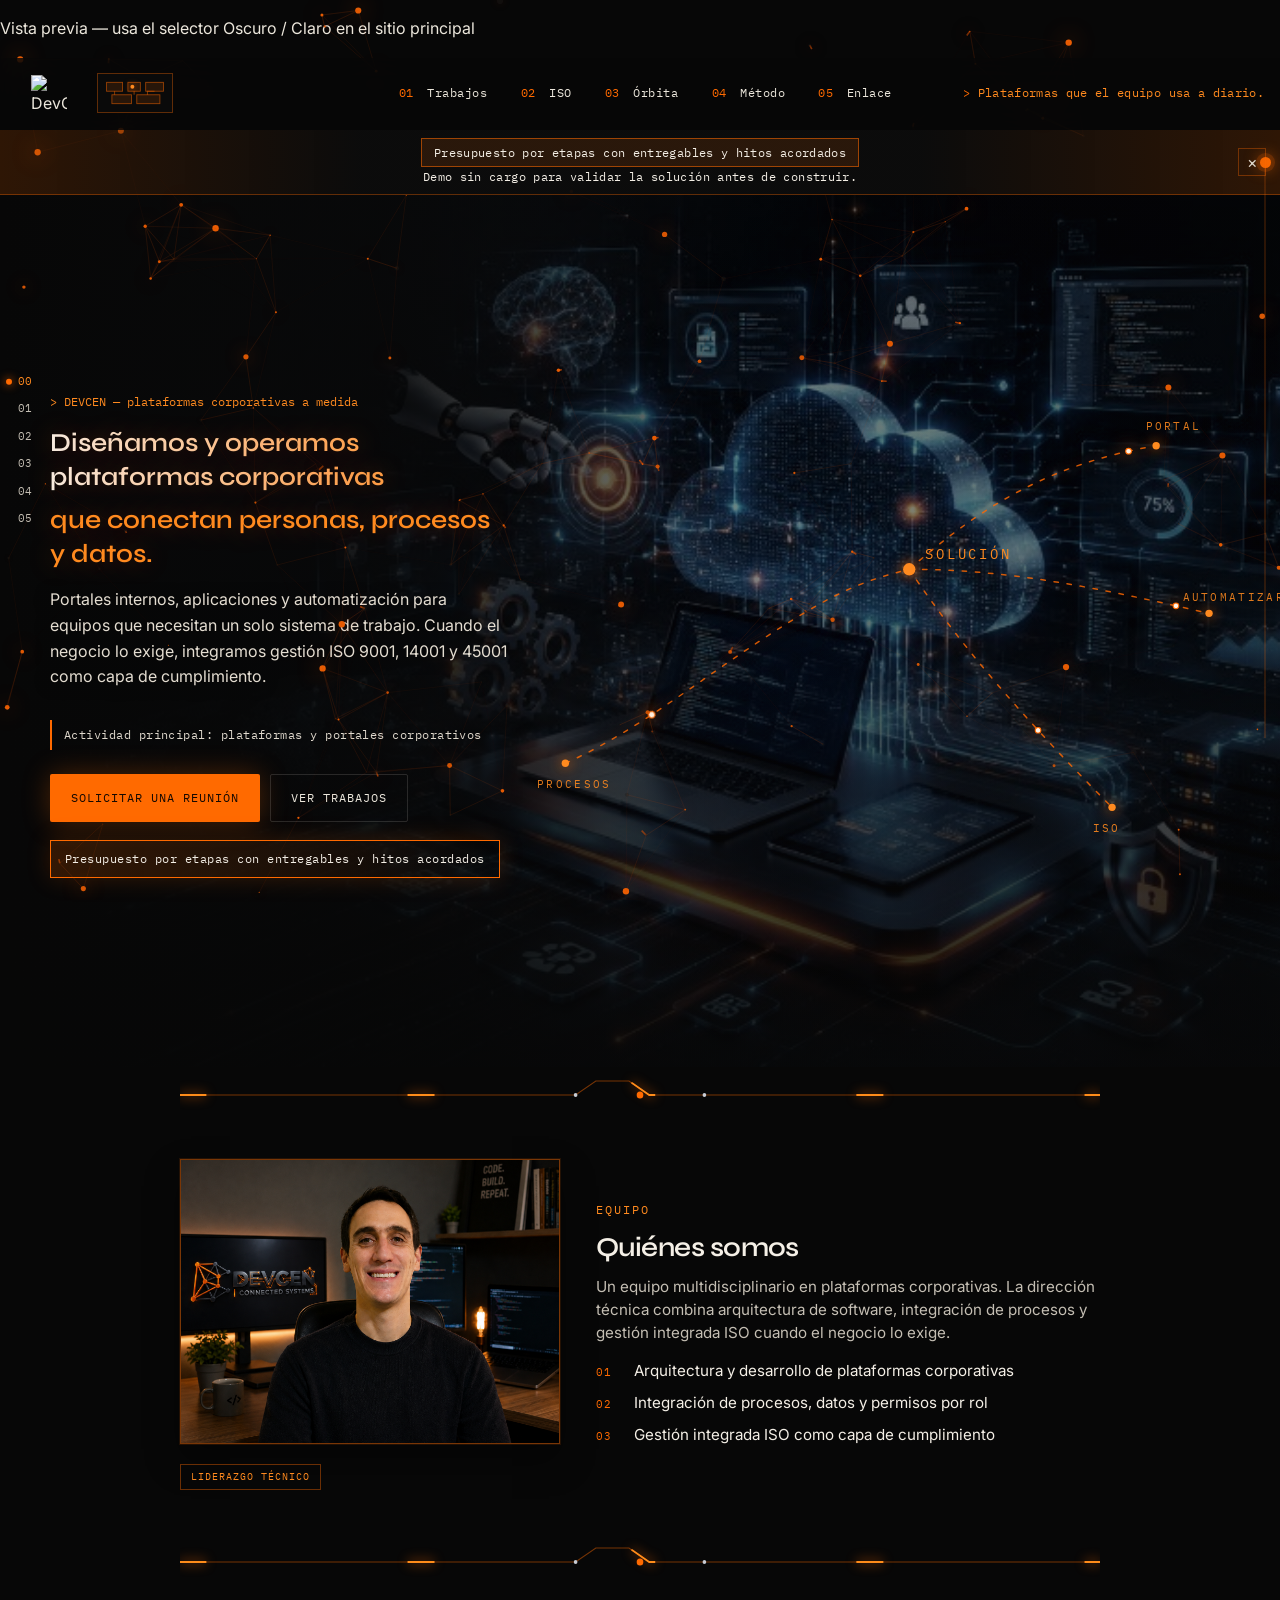
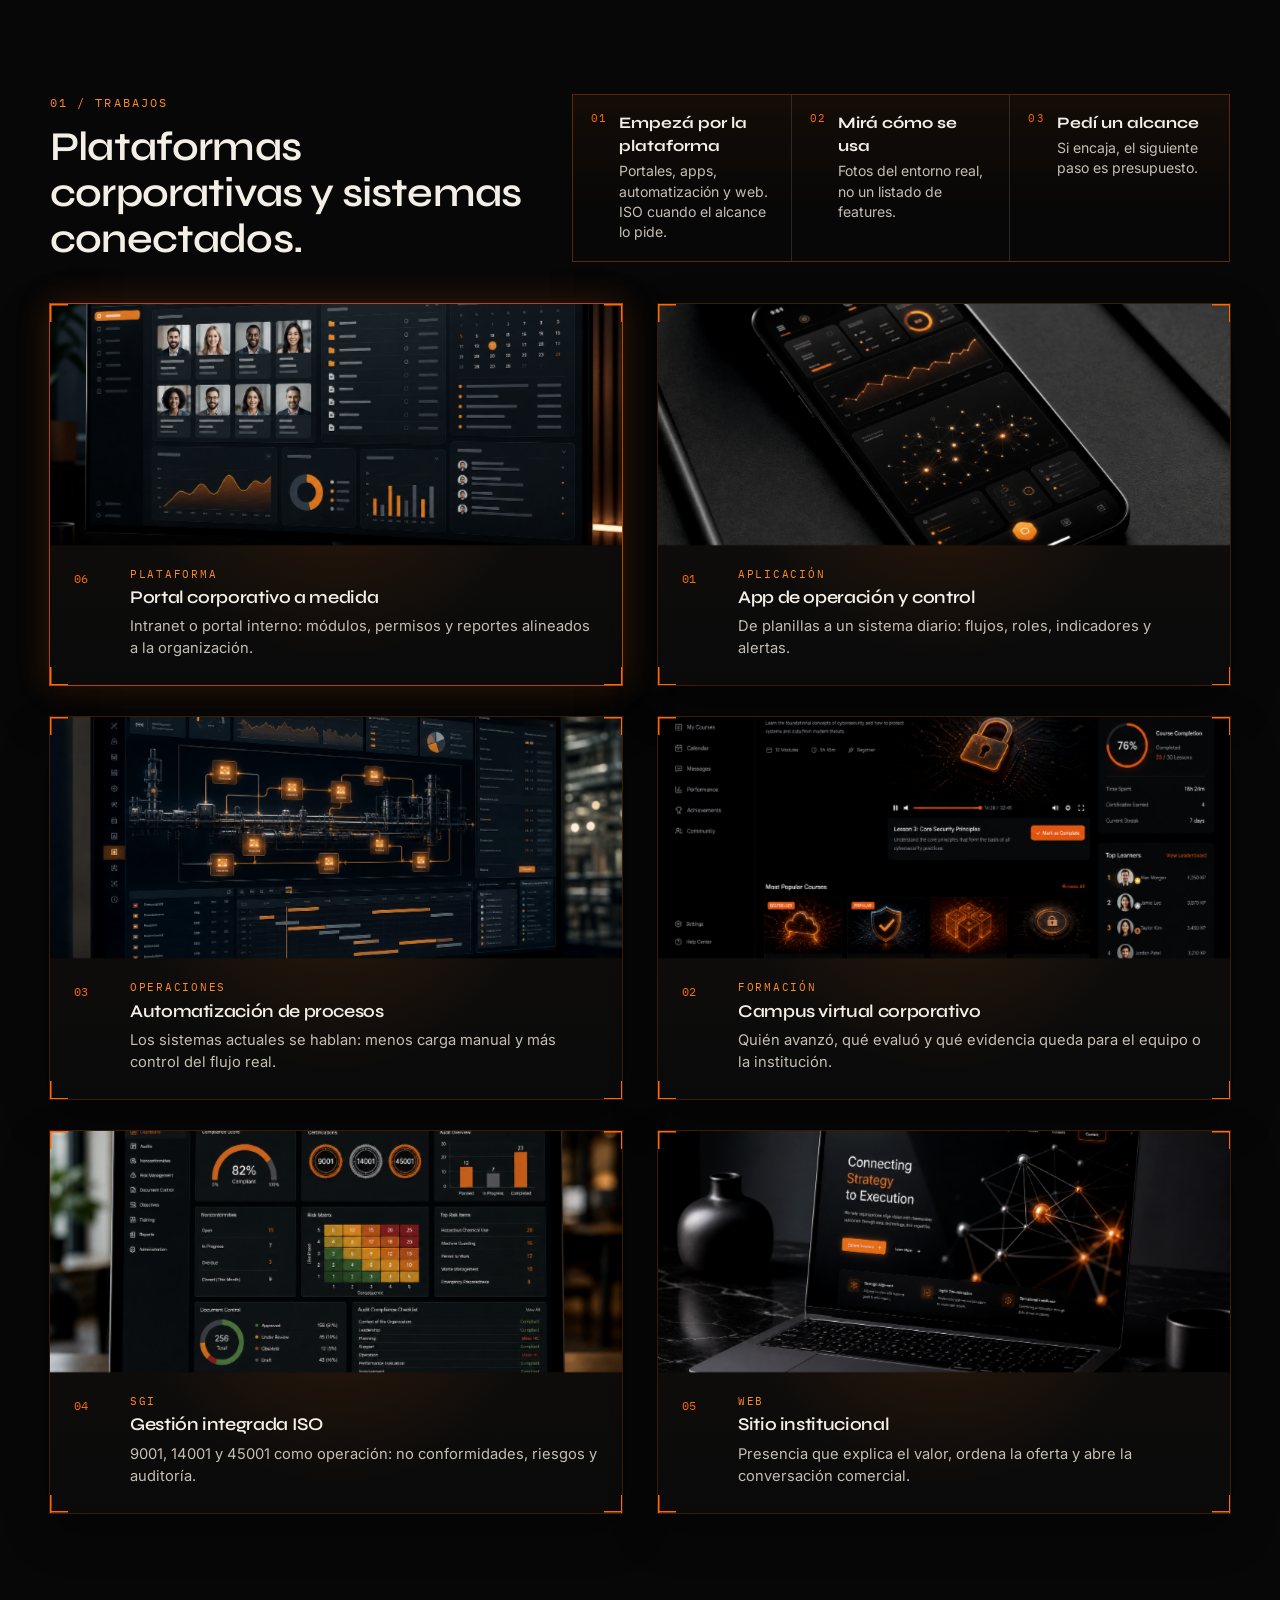
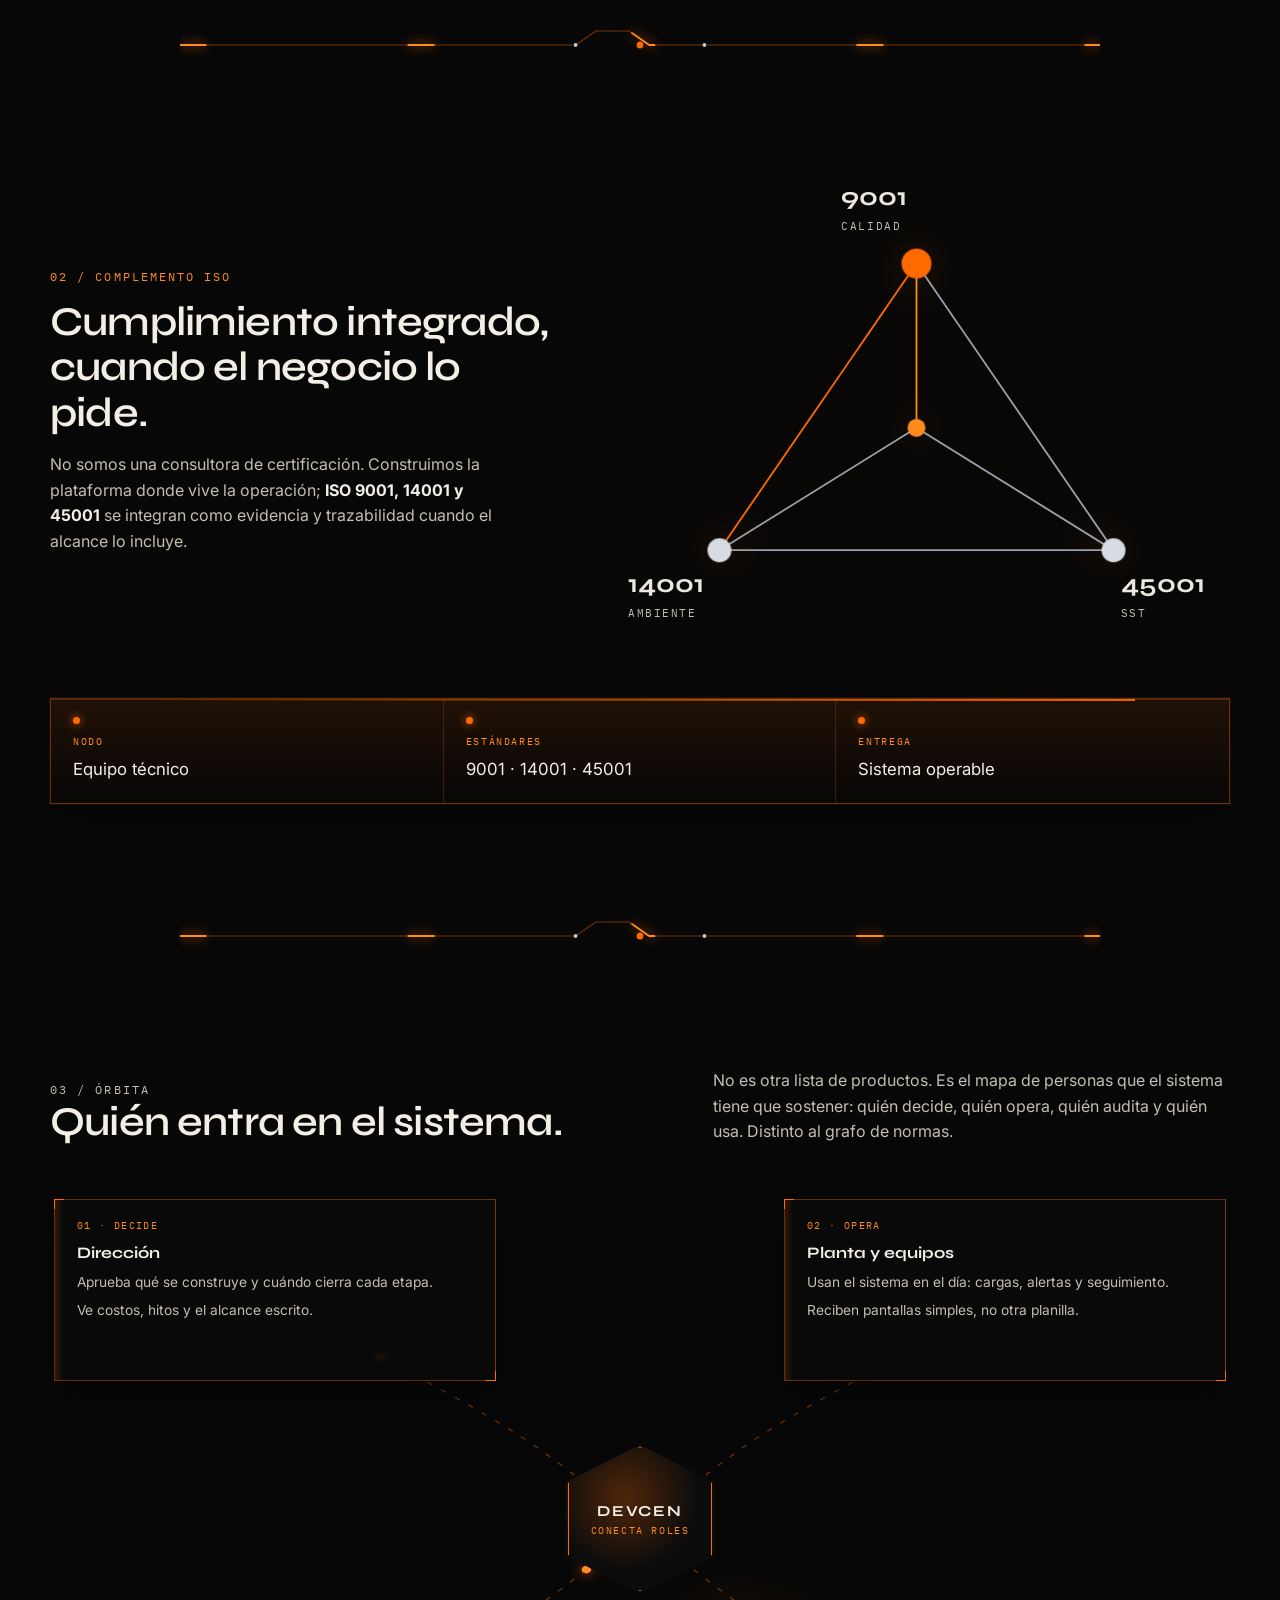
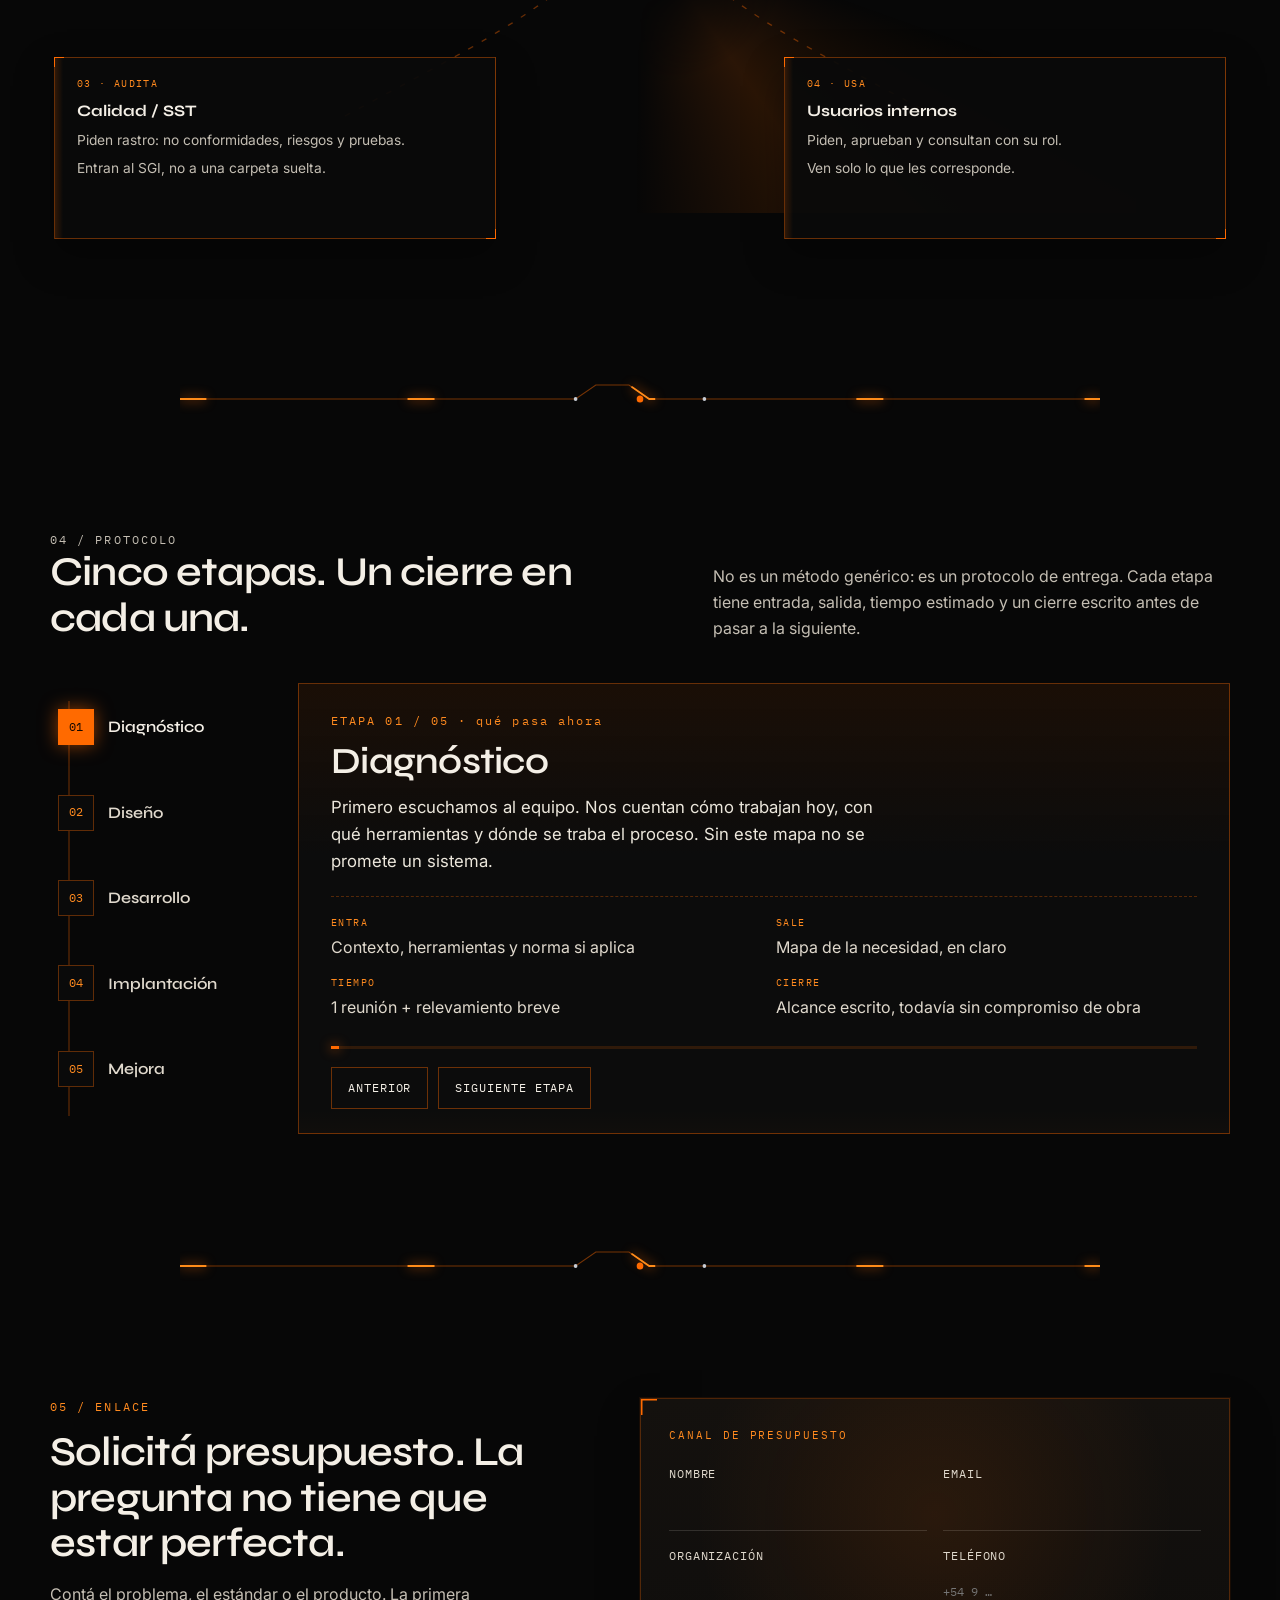
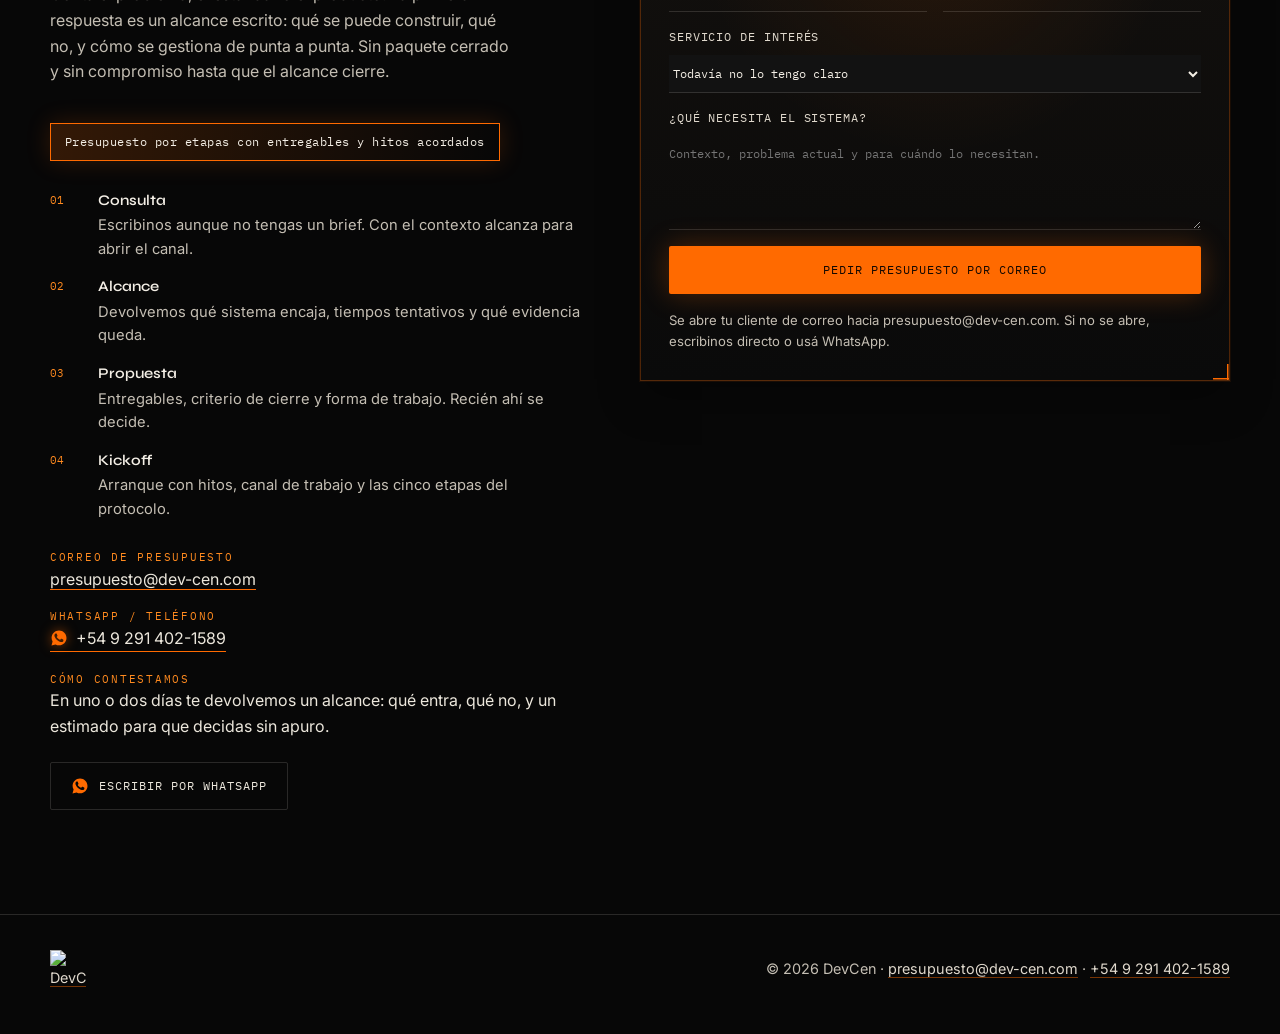
==== preview-light.html @ 58ef623c "Agregar vista previa local del tema claro. Incluye HTML, estilos y JS dedicados para revisar el modo" ====
<!DOCTYPE html>
<html lang="es" class="theme-light">
  <head>
    <meta charset="UTF-8" />
    <meta name="viewport" content="width=device-width, initial-scale=1.0" />
    <meta
      name="description"
      content="DevCen Connected Systems: desarrollo de aplicaciones, campus virtuales, automatización empresarial, páginas web, plataformas corporativas y sistemas de gestión integrada ISO 9001, 14001 y 45001."
    />
    <meta name="theme-color" content="#f4f1eb" />
    <link rel="canonical" href="https://www.dev-cen.com/" />
    <meta property="og:type" content="website" />
    <meta property="og:url" content="https://www.dev-cen.com/" />
    <meta property="og:title" content="DevCen Connected Systems" />
    <meta
      property="og:description"
      content="Software a medida, automatización y sistemas de gestión integrada ISO."
    />
    <meta property="og:image" content="https://www.dev-cen.com/assets/logo.jpg" />
    <meta property="og:image:alt" content="DevCen Connected Systems" />
    <meta name="twitter:card" content="summary_large_image" />
    <meta name="twitter:title" content="DevCen Connected Systems" />
    <meta name="twitter:description" content="Software a medida, automatización y sistemas de gestión integrada ISO." />
    <meta name="twitter:image" content="https://www.dev-cen.com/assets/logo.jpg" />
    <title>DevCen Connected Systems — preview tema claro</title>
    <link rel="icon" type="image/svg+xml" href="assets/favicon.svg" />
    <link rel="preconnect" href="https://fonts.googleapis.com" />
    <link rel="preconnect" href="https://fonts.gstatic.com" crossorigin />
    <link
      href="https://fonts.googleapis.com/css2?family=IBM+Plex+Mono:wght@400;500&family=Inter:wght@400;500;600&family=Syne:wght@600;700;800&display=swap"
      rel="stylesheet"
    />
    <link rel="stylesheet" href="css/styles.css" />
    <link rel="stylesheet" href="css/theme-light.css" />
    <script src="js/theme.js"></script>
  </head>
  <body>
    <p class="preview-flag" role="status">Vista previa — usa el selector Oscuro / Claro en el sitio principal</p>
    <div class="scroll-spine" aria-hidden="true">
      <span class="scroll-fill"></span>
      <i class="scroll-node"></i>
    </div>
    <a class="skip-link" href="#contenido">Saltar al contenido</a>

    <nav class="section-rail" aria-label="Índice de secciones">
      <a href="#inicio" data-rail="inicio">00</a>
      <a href="#proyectos" data-rail="proyectos">01</a>
      <a href="#iso" data-rail="iso">02</a>
      <a href="#orbita" data-rail="orbita">03</a>
      <a href="#metodo" data-rail="metodo">04</a>
      <a href="#contacto" data-rail="contacto">05</a>
    </nav>

    <header class="site-header" id="header">
      <div class="header-inner">
        <a class="brand brand-logo" href="#inicio">
          <img
            class="brand-logo-img"
            src="assets/logo-claro.png?v=4"
            alt="DevCen Connected Systems"
            width="640"
            height="200"
          />
        </a>
        <div class="nav-code" aria-hidden="true">
          <svg viewBox="0 0 72 36" fill="none">
            <rect class="code-block" x="4" y="6" width="18" height="10" />
            <rect class="code-block code-block-2" x="28" y="6" width="14" height="10" />
            <rect class="code-block code-block-3" x="48" y="6" width="20" height="10" />
            <rect class="code-block" x="10" y="20" width="22" height="10" />
            <rect class="code-block code-block-2" x="38" y="20" width="26" height="10" />
            <path class="code-wire" d="M13 16 V20" />
            <path class="code-wire" d="M35 16 V20" />
            <path class="code-wire" d="M58 16 H50 V20" />
            <circle class="code-dot" r="2.2" cx="13" cy="11">
              <animate attributeName="cx" values="13;35;58;49;21;13" dur="3.2s" repeatCount="indefinite" />
              <animate attributeName="cy" values="11;11;11;25;25;11" dur="3.2s" repeatCount="indefinite" />
            </circle>
          </svg>
        </div>
        <button
          class="nav-toggle"
          id="nav-toggle"
          type="button"
          aria-expanded="false"
          aria-controls="site-nav"
        >
          <span></span>
          <span></span>
          <span></span>
          <span class="sr-only">Abrir menú</span>
        </button>
        <nav class="site-nav" id="site-nav" aria-label="Principal">
          <a href="#proyectos"><i>01</i> Trabajos</a>
          <a href="#iso"><i>02</i> ISO</a>
          <a href="#orbita"><i>03</i> Órbita</a>
          <a href="#metodo"><i>04</i> Método</a>
          <a href="#contacto"><i>05</i> Enlace</a>
        </nav>
        <p class="nav-ticker" aria-live="polite">
          <span id="nav-ticker"></span>
        </p>
      </div>
    </header>

    <aside class="sticky-banner" id="sticky-banner">
      <div class="sticky-banner-inner">
        <p class="pay-motto">Presupuesto por etapas con entregables y hitos acordados</p>
        <p id="sticky-copy">Demo sin cargo para validar la solución antes de construir.</p>
      </div>
      <button type="button" class="sticky-close" id="sticky-close" aria-label="Cerrar aviso">×</button>
    </aside>

    <div class="nav-scrim" id="nav-scrim" hidden></div>

    <nav class="mobile-dock" aria-label="Navegación rápida">
      <a href="#inicio" data-rail="inicio"><span>00</span>Inicio</a>
      <a href="#proyectos" data-rail="proyectos"><span>01</span>Trabajos</a>
      <a href="#iso" data-rail="iso"><span>02</span>ISO</a>
      <a href="#orbita" data-rail="orbita"><span>03</span>Órbita</a>
      <a href="#metodo" data-rail="metodo"><span>04</span>Método</a>
      <a href="#contacto" data-rail="contacto"><span>05</span>Enlace</a>
    </nav>

    <main id="contenido">
      <section class="hero is-cover" id="inicio">
        <div class="hero-covers" aria-hidden="true">
          <div class="cover is-on">
            <img class="cover-photo" src="assets/hero5.png" alt="" />
            <div class="cover-wash"></div>
            <svg class="cortex" viewBox="0 0 900 640" fill="none" aria-hidden="true">
              <path class="syn" id="syn-in" d="M90 470 C180 430 260 360 360 300 C410 270 440 260 480 250" />
              <path class="syn" id="syn-code" d="M480 250 C560 180 640 130 760 110" />
              <path class="syn" id="syn-run" d="M480 250 C590 250 690 270 820 300" />
              <path class="syn" id="syn-iso" d="M480 250 C540 340 620 430 710 520" />
              <circle class="syn-node syn-hub" cx="480" cy="250" r="7" />
              <circle class="syn-node" cx="90" cy="470" r="4.2" />
              <circle class="syn-node" cx="760" cy="110" r="4.2" />
              <circle class="syn-node" cx="820" cy="300" r="4.2" />
              <circle class="syn-node" cx="710" cy="520" r="4.2" />
              <circle class="syn-pulse" r="3.6">
                <animateMotion dur="3.2s" repeatCount="indefinite" rotate="auto">
                  <mpath href="#syn-in" />
                </animateMotion>
              </circle>
              <circle class="syn-pulse" r="3.2">
                <animateMotion dur="4s" begin="0.4s" repeatCount="indefinite">
                  <mpath href="#syn-code" />
                </animateMotion>
              </circle>
              <circle class="syn-pulse" r="3.2">
                <animateMotion dur="3.6s" begin="0.8s" repeatCount="indefinite">
                  <mpath href="#syn-run" />
                </animateMotion>
              </circle>
              <circle class="syn-pulse" r="3.2">
                <animateMotion dur="4.4s" begin="1.1s" repeatCount="indefinite">
                  <mpath href="#syn-iso" />
                </animateMotion>
              </circle>
              <text class="syn-tag" x="58" y="498">PROCESOS</text>
              <text class="syn-tag syn-tag-hub" x="498" y="238">SOLUCIÓN</text>
              <text class="syn-tag" x="748" y="92">PORTAL</text>
              <text class="syn-tag" x="790" y="286">AUTOMATIZAR</text>
              <text class="syn-tag" x="688" y="548">ISO</text>
            </svg>
          </div>
        </div>

        <div class="container hero-stage hero-stage-solo">
          <div class="hero-copy">
            <p class="console-line" data-type="DEVCEN — plataformas corporativas a medida"></p>
            <h1 class="hero-axis">
              <span class="axis-line">Diseñamos y operamos plataformas corporativas</span>
              <span class="axis-sub">que conectan personas, procesos y datos.</span>
            </h1>
            <p class="lead">
              Portales internos, aplicaciones y automatización para equipos que
              necesitan un solo sistema de trabajo. Cuando el negocio lo exige,
              integramos gestión ISO 9001, 14001 y 45001 como capa de cumplimiento.
            </p>
            <p class="hero-focus">Actividad principal: plataformas y portales corporativos</p>
            <div class="hero-actions">
              <a class="btn btn-primary" href="#contacto">Solicitar una reunión</a>
              <a class="btn btn-ghost" href="#proyectos">Ver trabajos</a>
            </div>
            <p class="pay-ribbon">Presupuesto por etapas con entregables y hitos acordados</p>
          </div>
        </div>
      </section>

      <div class="circuit-break" aria-hidden="true"></div>

      <section class="section who-section team-section" id="quien">
        <div class="container who-strip">
          <figure class="who-lead">
            <img
              class="who-photo"
              src="assets/fotoperfil.png"
              alt="Líder técnico de DevCen en el puesto de trabajo, con el sistema en pantalla."
              width="1448"
              height="1086"
            />
            <figcaption class="team-pill">Liderazgo técnico</figcaption>
          </figure>
          <div>
            <p class="eyebrow">Equipo</p>
            <h2>Quiénes somos</h2>
            <p class="who-lead-copy">
              Un equipo multidisciplinario en plataformas corporativas. La dirección
              técnica combina arquitectura de software, integración de procesos y
              gestión integrada ISO cuando el negocio lo exige.
            </p>
            <ul class="who-creds">
              <li>
                <span>01</span>
                Arquitectura y desarrollo de plataformas corporativas
              </li>
              <li>
                <span>02</span>
                Integración de procesos, datos y permisos por rol
              </li>
              <li>
                <span>03</span>
                Gestión integrada ISO como capa de cumplimiento
              </li>
            </ul>
          </div>
        </div>
      </section>

      <div class="circuit-break" aria-hidden="true"></div>

      <section class="section" id="proyectos">
        <div class="container work-intro">
          <div>
            <p class="eyebrow">01 / Trabajos</p>
            <h2>Plataformas corporativas y sistemas conectados.</h2>
          </div>
          <ol class="work-cues">
            <li>
              <span>01</span>
              <div>
                <strong>Empezá por la plataforma</strong>
                Portales, apps, automatización y web. ISO cuando el alcance lo pide.
              </div>
            </li>
            <li>
              <span>02</span>
              <div>
                <strong>Mirá cómo se usa</strong>
                Fotos del entorno real, no un listado de features.
              </div>
            </li>
            <li>
              <span>03</span>
              <div>
                <strong>Pedí un alcance</strong>
                Si encaja, el siguiente paso es presupuesto.
              </div>
            </li>
          </ol>
        </div>
        <div class="container work-board">
          <button type="button" class="work-tile project-open" data-project="app">
            <img src="assets/projects/app.jpg" alt="Aplicación móvil empresarial con panel de control" />
            <div class="work-body">
              <span>01</span>
              <div>
                <p>Aplicación</p>
                <h3>App de operación y control</h3>
                <small>De planillas a un sistema diario: flujos, roles, indicadores y alertas.</small>
              </div>
            </div>
          </button>
          <button type="button" class="work-tile project-open" data-project="campus">
            <img src="assets/projects/campus.jpg" alt="Campus virtual con cursos y seguimiento" />
            <div class="work-body">
              <span>02</span>
              <div>
                <p>Formación</p>
                <h3>Campus virtual corporativo</h3>
                <small>Quién avanzó, qué evaluó y qué evidencia queda para el equipo o la institución.</small>
              </div>
            </div>
          </button>
          <button type="button" class="work-tile project-open" data-project="auto">
            <img src="assets/projects/automatizacion.jpg" alt="Tablero de automatización de procesos" />
            <div class="work-body">
              <span>03</span>
              <div>
                <p>Operaciones</p>
                <h3>Automatización de procesos</h3>
                <small>Los sistemas actuales se hablan: menos carga manual y más control del flujo real.</small>
              </div>
            </div>
          </button>
          <button type="button" class="work-tile project-open" data-project="iso">
            <img src="assets/projects/iso.jpg" alt="Sistema de gestión integrada ISO" />
            <div class="work-body">
              <span>04</span>
              <div>
                <p>SGI</p>
                <h3>Gestión integrada ISO</h3>
                <small>9001, 14001 y 45001 como operación: no conformidades, riesgos y auditoría.</small>
              </div>
            </div>
          </button>
          <button type="button" class="work-tile project-open" data-project="web">
            <img src="assets/projects/web.jpg" alt="Sitio web institucional" />
            <div class="work-body">
              <span>05</span>
              <div>
                <p>Web</p>
                <h3>Sitio institucional</h3>
                <small>Presencia que explica el valor, ordena la oferta y abre la conversación comercial.</small>
              </div>
            </div>
          </button>
          <button type="button" class="work-tile project-open" data-project="plataforma">
            <img src="assets/projects/plataforma.jpg" alt="Plataforma corporativa a medida" />
            <div class="work-body">
              <span>06</span>
              <div>
                <p>Plataforma</p>
                <h3>Portal corporativo a medida</h3>
                <small>Intranet o portal interno: módulos, permisos y reportes alineados a la organización.</small>
              </div>
            </div>
          </button>
        </div>
      </section>

      <div class="circuit-break" aria-hidden="true"></div>

      <section class="section iso-section" id="iso">
        <div class="container iso-layout">
          <div>
            <p class="eyebrow">02 / Complemento ISO</p>
            <h2>Cumplimiento integrado, cuando el negocio lo pide.</h2>
            <p class="lead">
              No somos una consultora de certificación. Construimos la plataforma
              donde vive la operación; <strong>ISO 9001, 14001 y 45001</strong> se
              integran como evidencia y trazabilidad cuando el alcance lo incluye.
            </p>
          </div>
          <div class="iso-graph">
            <svg class="iso-svg" viewBox="0 0 420 320" role="img" aria-label="Grafo ISO 9001, 14001 y 45001">
              <line class="iso-edge" x1="210" y1="58" x2="78" y2="250" />
              <line class="iso-edge" x1="210" y1="58" x2="342" y2="250" />
              <line class="iso-edge" x1="78" y1="250" x2="342" y2="250" />
              <line class="iso-edge" x1="210" y1="58" x2="210" y2="168" />
              <line class="iso-edge" x1="78" y1="250" x2="210" y2="168" />
              <line class="iso-edge" x1="342" y1="250" x2="210" y2="168" />
              <circle class="iso-dot core" cx="210" cy="58" r="10" />
              <circle class="iso-dot" cx="78" cy="250" r="8" />
              <circle class="iso-dot" cx="342" cy="250" r="8" />
              <circle class="iso-dot mid" cx="210" cy="168" r="6" />
            </svg>
            <div class="iso-node n9001">
              <strong>9001</strong>
              <span>Calidad</span>
            </div>
            <div class="iso-node n14001">
              <strong>14001</strong>
              <span>Ambiente</span>
            </div>
            <div class="iso-node n45001">
              <strong>45001</strong>
              <span>SST</span>
            </div>
          </div>
        </div>
        <div class="container">
          <dl class="spec-bar">
            <div data-anchor="nodo">
              <i></i>
              <dt>Nodo</dt>
              <dd>Equipo técnico</dd>
            </div>
            <div data-anchor="iso">
              <i></i>
              <dt>Estándares</dt>
              <dd>9001 · 14001 · 45001</dd>
            </div>
            <div data-anchor="entrega">
              <i></i>
              <dt>Entrega</dt>
              <dd>Sistema operable</dd>
            </div>
          </dl>
        </div>
      </section>

      <div class="circuit-break" aria-hidden="true"></div>

      <section class="section orbit-section" id="orbita">
        <div class="container split-head">
          <div>
            <p class="eyebrow">03 / Órbita</p>
            <h2>Quién entra en el sistema.</h2>
          </div>
          <p>
            No es otra lista de productos. Es el mapa de personas que el
            sistema tiene que sostener: quién decide, quién opera, quién
            audita y quién usa. Distinto al grafo de normas.
          </p>
        </div>
        <div class="container orbit-stage">
          <div class="orbit-scan" aria-hidden="true"></div>
          <svg class="orbit-links" viewBox="0 0 1000 720" preserveAspectRatio="none" aria-hidden="true">
            <path d="M250 160 C400 260 400 260 500 360" />
            <path d="M750 160 C600 260 600 260 500 360" />
            <path d="M250 560 C400 460 400 460 500 360" />
            <path d="M750 560 C600 460 600 460 500 360" />
            <circle class="orbit-packet" r="4">
              <animateMotion dur="3.4s" repeatCount="indefinite" path="M250 160 C400 260 400 260 500 360" />
            </circle>
            <circle class="orbit-packet" r="4">
              <animateMotion dur="3.8s" begin="0.5s" repeatCount="indefinite" path="M750 160 C600 260 600 260 500 360" />
            </circle>
            <circle class="orbit-packet" r="4">
              <animateMotion dur="3.6s" begin="0.9s" repeatCount="indefinite" path="M250 560 C400 460 400 460 500 360" />
            </circle>
            <circle class="orbit-packet" r="4">
              <animateMotion dur="4s" begin="0.2s" repeatCount="indefinite" path="M750 560 C600 460 600 460 500 360" />
            </circle>
          </svg>
          <article class="sat sat-n">
            <em>01 · Decide</em>
            <b>Dirección</b>
            <p>Aprueba qué se construye y cuándo cierra cada etapa.</p>
            <small>Ve costos, hitos y el alcance escrito.</small>
          </article>
          <article class="sat sat-e">
            <em>02 · Opera</em>
            <b>Planta y equipos</b>
            <p>Usan el sistema en el día: cargas, alertas y seguimiento.</p>
            <small>Reciben pantallas simples, no otra planilla.</small>
          </article>
          <div class="orbit-core">
            <strong>DEVCEN</strong>
            <span>Conecta roles</span>
          </div>
          <article class="sat sat-w">
            <em>03 · Audita</em>
            <b>Calidad / SST</b>
            <p>Piden rastro: no conformidades, riesgos y pruebas.</p>
            <small>Entran al SGI, no a una carpeta suelta.</small>
          </article>
          <article class="sat sat-s">
            <em>04 · Usa</em>
            <b>Usuarios internos</b>
            <p>Piden, aprueban y consultan con su rol.</p>
            <small>Ven solo lo que les corresponde.</small>
          </article>
        </div>
      </section>

      <div class="circuit-break" aria-hidden="true"></div>

      <section class="section method-section" id="metodo">
        <div class="container split-head">
          <div>
            <p class="eyebrow">04 / Protocolo</p>
            <h2>Cinco etapas. Un cierre en cada una.</h2>
          </div>
          <p>
            No es un método genérico: es un protocolo de entrega. Cada etapa
            tiene entrada, salida, tiempo estimado y un cierre escrito antes
            de pasar a la siguiente.
          </p>
        </div>
        <div class="container">
          <div class="proto-player" id="proto-player">
            <ol class="proto-rail" id="proto-rail"></ol>
            <div class="proto-screen">
              <p class="proto-kicker" id="proto-kicker">ETAPA 01 / 05</p>
              <h3 id="proto-title">Diagnóstico</h3>
              <p class="proto-plain" id="proto-plain"></p>
              <dl class="proto-facts" id="proto-facts"></dl>
              <div class="proto-meter" aria-hidden="true"><i id="proto-fill"></i></div>
              <div class="proto-controls">
                <button type="button" id="proto-prev">Anterior</button>
                <button type="button" id="proto-next">Siguiente etapa</button>
              </div>
            </div>
          </div>
        </div>
      </section>

      <div class="circuit-break" aria-hidden="true"></div>

      <section class="section contact-section" id="contacto">
        <div class="container contact-layout">
          <div>
            <p class="eyebrow">05 / Enlace</p>
            <h2>Solicitá presupuesto. La pregunta no tiene que estar perfecta.</h2>
            <p class="lead">
              Contá el problema, el estándar o el producto. La primera respuesta
              es un alcance escrito: qué se puede construir, qué no, y cómo se
              gestiona de punta a punta. Sin paquete cerrado y sin compromiso
              hasta que el alcance cierre.
            </p>
            <p class="pay-callout">Presupuesto por etapas con entregables y hitos acordados</p>
            <ol class="enlace-flow">
              <li>
                <span>01</span>
                <div>
                  <strong>Consulta</strong>
                  Escribinos aunque no tengas un brief. Con el contexto alcanza para abrir el canal.
                </div>
              </li>
              <li>
                <span>02</span>
                <div>
                  <strong>Alcance</strong>
                  Devolvemos qué sistema encaja, tiempos tentativos y qué evidencia queda.
                </div>
              </li>
              <li>
                <span>03</span>
                <div>
                  <strong>Propuesta</strong>
                  Entregables, criterio de cierre y forma de trabajo. Recién ahí se decide.
                </div>
              </li>
              <li>
                <span>04</span>
                <div>
                  <strong>Kickoff</strong>
                  Arranque con hitos, canal de trabajo y las cinco etapas del protocolo.
                </div>
              </li>
            </ol>
            <ul class="contact-facts">
              <li>
                <span>Correo de presupuesto</span>
                <a href="mailto:presupuesto@dev-cen.com">presupuesto@dev-cen.com</a>
              </li>
              <li>
                <span>WhatsApp / teléfono</span>
                <a class="wa-line" href="https://wa.me/5492914021589">
                  <svg class="wa-mark" viewBox="0 0 24 24" aria-hidden="true">
                    <path d="M12.04 2c-5.46 0-9.91 4.4-9.91 9.82 0 1.73.46 3.43 1.33 4.93L2 22l5.42-1.42a10.1 10.1 0 0 0 4.62 1.12h.04c5.46 0 9.91-4.4 9.91-9.82C21.99 6.4 17.5 2 12.04 2zm5.89 13.94c-.25.7-1.45 1.28-2.01 1.36-.51.07-1.16.13-1.87-.12-.43-.15-1-.32-1.73-.63-3.05-1.32-5.04-4.4-5.19-4.6-.15-.2-1.23-1.64-1.23-3.13 0-1.49.78-2.22 1.06-2.52.27-.3.6-.37.8-.37.2 0 .39 0 .56.01.18.01.42-.07.66.5.25.58.85 2.07.92 2.22.07.15.12.32.02.52-.1.2-.15.32-.3.5-.15.17-.31.39-.44.52-.15.15-.3.31-.13.6.17.3.76 1.25 1.63 2.03 1.12 1 2.07 1.32 2.36 1.47.3.15.46.13.64-.08.17-.2.75-.87.95-1.17.2-.3.4-.25.66-.15.27.1 1.71.8 2 .95.3.15.5.22.57.34.07.13.07.73-.18 1.43z"/>
                  </svg>
                  +54 9 291 402-1589
                </a>
              </li>
              <li>
                <span>Cómo contestamos</span>
                En uno o dos días te devolvemos un alcance: qué entra, qué no, y un estimado para que decidas sin apuro.
              </li>
            </ul>
            <a
              class="btn btn-ghost contact-wa"
              href="https://wa.me/5492914021589?text=Hola%20DevCen%2C%20quiero%20consultar%20un%20presupuesto."
            >
              <svg class="wa-mark" viewBox="0 0 24 24" aria-hidden="true">
                <path d="M12.04 2c-5.46 0-9.91 4.4-9.91 9.82 0 1.73.46 3.43 1.33 4.93L2 22l5.42-1.42a10.1 10.1 0 0 0 4.62 1.12h.04c5.46 0 9.91-4.4 9.91-9.82C21.99 6.4 17.5 2 12.04 2zm5.89 13.94c-.25.7-1.45 1.28-2.01 1.36-.51.07-1.16.13-1.87-.12-.43-.15-1-.32-1.73-.63-3.05-1.32-5.04-4.4-5.19-4.6-.15-.2-1.23-1.64-1.23-3.13 0-1.49.78-2.22 1.06-2.52.27-.3.6-.37.8-.37.2 0 .39 0 .56.01.18.01.42-.07.66.5.25.58.85 2.07.92 2.22.07.15.12.32.02.52-.1.2-.15.32-.3.5-.15.17-.31.39-.44.52-.15.15-.3.31-.13.6.17.3.76 1.25 1.63 2.03 1.12 1 2.07 1.32 2.36 1.47.3.15.46.13.64-.08.17-.2.75-.87.95-1.17.2-.3.4-.25.66-.15.27.1 1.71.8 2 .95.3.15.5.22.57.34.07.13.07.73-.18 1.43z"/>
              </svg>
              Escribir por WhatsApp
            </a>
          </div>
          <form class="contact-form" id="contact-form" novalidate>
            <p class="form-kicker">Canal de presupuesto</p>
            <label>
              Nombre
              <input name="nombre" type="text" autocomplete="name" required />
            </label>
            <label>
              Email
              <input name="email" type="email" autocomplete="email" required />
            </label>
            <label>
              Organización
              <input name="organizacion" type="text" autocomplete="organization" />
            </label>
            <label>
              Teléfono
              <input name="telefono" type="tel" autocomplete="tel" placeholder="+54 9 …" />
            </label>
            <label class="full">
              Servicio de interés
              <select name="servicio">
                <option value="">Todavía no lo tengo claro</option>
                <option>Creación de aplicaciones</option>
                <option>Campus virtuales</option>
                <option>Automatización para empresas</option>
                <option>Sistemas de gestión integrada ISO</option>
                <option>Páginas web</option>
                <option>Plataformas corporativas</option>
              </select>
            </label>
            <label class="full">
              ¿Qué necesita el sistema?
              <textarea name="mensaje" rows="4" required placeholder="Contexto, problema actual y para cuándo lo necesitan."></textarea>
            </label>
            <button class="btn btn-primary full" type="submit">Pedir presupuesto por correo</button>
            <p class="form-hint">Se abre tu cliente de correo hacia presupuesto@dev-cen.com. Si no se abre, escribinos directo o usá WhatsApp.</p>
            <p class="form-note" id="form-note" hidden></p>
          </form>
        </div>
      </section>
    </main>

    <footer class="site-footer">
      <div class="container footer-inner">
        <a class="brand brand-logo" href="#inicio">
          <img
            class="brand-logo-img"
            src="assets/logo-claro.png?v=4"
            alt="DevCen Connected Systems"
            width="640"
            height="200"
          />
        </a>
        <p>
          © <span id="year"></span> DevCen ·
          <a href="mailto:presupuesto@dev-cen.com">presupuesto@dev-cen.com</a>
          ·
          <a href="https://wa.me/5492914021589">+54 9 291 402-1589</a>
        </p>
      </div>
    </footer>

    <dialog class="project-dialog" id="project-dialog" aria-labelledby="dialog-title">
      <form method="dialog">
        <button class="dialog-close" type="submit" id="dialog-close" aria-label="Cerrar">×</button>
      </form>
      <div class="slide-stage">
        <img id="dialog-image" alt="" />
        <button type="button" class="slide-nav prev" id="slide-prev" aria-label="Foto anterior">‹</button>
        <button type="button" class="slide-nav next" id="slide-next" aria-label="Foto siguiente">›</button>
        <p class="slide-caption" id="slide-caption"></p>
        <div class="slide-dots" id="slide-dots"></div>
      </div>
      <div class="dialog-body">
        <p class="eyebrow" id="dialog-kicker"></p>
        <h2 id="dialog-title"></h2>
        <p id="dialog-text"></p>
      </div>
    </dialog>

    <canvas id="spark-canvas" aria-hidden="true"></canvas>
    <script src="js/preview-light-main.js"></script>
  </body>
</html>
---- css/styles.css ----
:root {
  --bg: #070707;
  --ink: #ece7dc;
  --heading: #f4efe6;
  --muted: #c4beb3;
  --line: rgba(244, 241, 234, 0.14);
  --orange: #ff6a00;
  --orange-hot: #ff8a1f;
  --silver: #e0d9cd;
  --mono: "IBM Plex Mono", ui-monospace, monospace;
  --display: "Syne", "Inter", sans-serif;
  --sans: "Inter", system-ui, sans-serif;
  --header-h: 72px;
  --banner-h: 48px;
}

*,
*::before,
*::after {
  box-sizing: border-box;
}

html {
  scroll-behavior: smooth;
  --scroll: 0;
  color-scheme: dark;
}

body {
  margin: 0;
  font-family: var(--sans);
  color: var(--ink);
  background: var(--bg);
  line-height: 1.6;
  overflow-x: clip;
}

img {
  max-width: 100%;
  display: block;
}

a {
  color: inherit;
  text-decoration: none;
}

button,
input,
select,
textarea {
  font: inherit;
  color: inherit;
}

.sr-only,
.skip-link:not(:focus) {
  position: absolute;
  width: 1px;
  height: 1px;
  overflow: hidden;
  clip: rect(0, 0, 0, 0);
}

.skip-link:focus {
  position: fixed;
  top: 12px;
  left: 12px;
  z-index: 80;
  background: var(--orange);
  color: #111;
  padding: 10px 14px;
}

.container {
  width: min(1180px, calc(100% - 48px));
  margin-inline: auto;
}

.section {
  position: relative;
  padding: 104px 0;
  scroll-margin-top: calc(var(--header-h) + var(--banner-h) + 12px);
}

.section::before {
  content: "";
  position: absolute;
  left: max(20px, calc(50% - 590px));
  top: 92px;
  height: 2px;
  width: 0;
  pointer-events: none;
  background: linear-gradient(90deg, var(--orange), rgba(255, 106, 0, 0.05));
  box-shadow: 0 0 14px rgba(255, 106, 0, 0.65);
  z-index: 2;
}

.section.is-live::before {
  animation: handshake 0.95s cubic-bezier(0.16, 1, 0.3, 1) forwards;
}

.section::after {
  content: "";
  position: absolute;
  inset: 0;
  pointer-events: none;
  z-index: 1;
  opacity: 0;
  background: linear-gradient(
    180deg,
    transparent 0%,
    rgba(255, 106, 0, 0.09) 48%,
    transparent 100%
  );
  background-size: 100% 28%;
  background-repeat: no-repeat;
  background-position: 0 -40%;
}

.section.is-live::after {
  animation: section-beam 1.4s ease-out;
}

.scroll-spine {
  position: fixed;
  right: 14px;
  top: 18%;
  bottom: 18%;
  width: 2px;
  z-index: 28;
  pointer-events: none;
  background: rgba(255, 106, 0, 0.16);
}

.scroll-fill {
  position: absolute;
  left: 0;
  right: 0;
  top: 0;
  height: calc(var(--scroll, 0) * 100%);
  background: linear-gradient(180deg, var(--orange), var(--orange-hot));
  box-shadow: 0 0 12px rgba(255, 106, 0, 0.55);
}

.scroll-node {
  position: absolute;
  left: 50%;
  top: calc(var(--scroll, 0) * 100%);
  width: 11px;
  height: 11px;
  margin: -5px 0 0 -5px;
  border-radius: 50%;
  background: var(--orange);
  box-shadow: 0 0 16px var(--orange), 0 0 0 4px rgba(255, 106, 0, 0.18);
}

.eyebrow {
  margin: 0 0 12px;
  font-family: var(--mono);
  font-size: 0.72rem;
  letter-spacing: 0.18em;
  text-transform: uppercase;
  color: var(--orange-hot);
}

h1,
h2,
h3 {
  font-family: var(--display);
  margin: 0;
  color: var(--heading);
  font-weight: 600;
  letter-spacing: -0.02em;
  line-height: 1.12;
}

h1 {
  font-size: clamp(1.5rem, 2.2vw, 2.05rem);
  letter-spacing: -0.015em;
  line-height: 1.32;
  max-width: 28rem;
}

h1 span,
.axis-sub {
  display: block;
  margin-top: 0.35em;
  color: var(--orange-hot);
  font-size: 0.92em;
  font-weight: 600;
  letter-spacing: 0;
  text-shadow: 0 0 24px rgba(255, 106, 0, 0.35);
}

.hero-axis .axis-line {
  display: block;
  background: linear-gradient(90deg, #f7f2ea 0%, #ff8a1f 42%, #f7f2ea 84%);
  background-size: 220% 100%;
  -webkit-background-clip: text;
  background-clip: text;
  color: transparent;
  animation: axis-shine 5.5s ease-in-out infinite, axis-rise 0.9s ease both;
}

.hero-axis .axis-sub {
  animation: axis-rise 0.9s 0.2s ease both;
}

@keyframes axis-shine {
  0%, 100% { background-position: 0% 50%; }
  50% { background-position: 100% 50%; }
}

@keyframes axis-rise {
  from { opacity: 0; transform: translateY(10px); }
  to { opacity: 1; transform: none; }
}

h2 {
  font-size: clamp(1.7rem, 3.2vw, 2.7rem);
}

h3 {
  font-size: 1.12rem;
}

.lead {
  color: var(--muted);
  max-width: 46ch;
}

.btn {
  display: inline-flex;
  align-items: center;
  justify-content: center;
  min-height: 48px;
  padding: 0 20px;
  border: 1px solid transparent;
  border-radius: 2px;
  font-family: var(--mono);
  font-size: 0.78rem;
  letter-spacing: 0.08em;
  text-transform: uppercase;
  position: relative;
  overflow: hidden;
  transition: transform 0.25s ease, background 0.25s ease, box-shadow 0.25s ease, color 0.25s ease, border-color 0.25s ease;
}

.btn::after {
  content: "";
  position: absolute;
  inset: 0;
  background: linear-gradient(110deg, transparent 30%, rgba(255, 255, 255, 0.28) 48%, transparent 66%);
  transform: translateX(-120%);
}

.btn:hover::after {
  animation: shine 0.7s ease;
}

.btn-primary {
  background: var(--orange);
  color: #140800;
  box-shadow: 0 0 28px rgba(255, 106, 0, 0.28);
}

.btn-primary:hover {
  background: var(--orange-hot);
  transform: translateY(-2px);
  box-shadow: 0 8px 32px rgba(255, 106, 0, 0.4);
}

.btn-ghost {
  border-color: var(--line);
}

.btn-ghost:hover {
  border-color: var(--orange);
  color: var(--orange-hot);
}

:focus-visible {
  outline: 2px solid var(--orange);
  outline-offset: 3px;
}

.brand {
  display: flex;
  align-items: center;
  gap: 10px;
}

.site-header .brand {
  grid-column: 1;
  grid-row: 1;
}

.brand img {
  width: 36px;
  height: 36px;
  transform-origin: center;
  animation: mark-live 5.5s ease-in-out infinite;
}

@keyframes mark-live {
  0%, 100% {
    transform: rotate(0deg) scale(1);
    filter: drop-shadow(0 0 8px rgba(255, 106, 0, 0.4));
  }
  40% {
    transform: rotate(10deg) scale(1.08);
    filter: drop-shadow(0 0 16px rgba(255, 106, 0, 0.85));
  }
  70% {
    transform: rotate(-6deg) scale(1.03);
    filter: drop-shadow(0 0 12px rgba(255, 106, 0, 0.6));
  }
}

.brand span {
  display: grid;
  line-height: 1.05;
}

.brand strong {
  font-family: var(--display);
  font-size: 1.05rem;
  letter-spacing: 0.12em;
  color: var(--heading);
  font-weight: 700;
}

.brand small {
  font-family: var(--mono);
  font-size: 0.58rem;
  letter-spacing: 0.22em;
  color: var(--silver);
}

.site-header {
  position: sticky;
  top: 0;
  z-index: 46;
  height: var(--header-h);
  background: rgba(7, 7, 7, 0.72);
  backdrop-filter: blur(16px);
  border-bottom: 1px solid transparent;
}

.site-header.is-scrolled {
  border-bottom-color: var(--line);
}

.header-inner {
  position: relative;
  height: 100%;
  width: 100%;
  display: grid;
  grid-template-columns: auto auto 1fr;
  align-items: center;
  gap: clamp(16px, 2.4vw, 40px);
  padding-inline: clamp(18px, 2.4vw, 36px) 16px;
}

.nav-code {
  width: 76px;
  height: 40px;
  border: 1px solid rgba(255, 106, 0, 0.35);
  background: #0a0a0a;
  display: grid;
  place-items: center;
  grid-column: 2;
  grid-row: 1;
}

.nav-code svg {
  width: 64px;
  height: 32px;
}

.code-block {
  fill: rgba(255, 106, 0, 0.12);
  stroke: rgba(255, 106, 0, 0.55);
  stroke-width: 1;
  animation: code-pulse 2.4s ease-in-out infinite;
}

.code-block-2 { animation-delay: 0.4s; }
.code-block-3 { animation-delay: 0.8s; }

.code-wire {
  stroke: rgba(255, 106, 0, 0.45);
  stroke-width: 1.2;
}

.code-dot {
  fill: #ff8a1f;
  filter: drop-shadow(0 0 4px #ff6a00);
}

@keyframes code-pulse {
  0%, 100% { fill: rgba(255, 106, 0, 0.1); }
  50% { fill: rgba(255, 106, 0, 0.28); }
}

.nav-ticker {
  margin: 0;
  min-width: 0;
  grid-column: 3;
  grid-row: 1;
  justify-self: end;
  width: 100%;
  max-width: min(52ch, 38vw);
  overflow: hidden;
  padding: 0;
  font-family: var(--mono);
  font-size: 0.72rem;
  line-height: 1.2;
  letter-spacing: 0.03em;
  color: var(--orange-hot);
  white-space: nowrap;
  text-align: right;
  text-overflow: ellipsis;
}

.nav-ticker #nav-ticker {
  display: inline-block;
  min-height: 1.2em;
  transition: opacity 0.45s ease;
}

.nav-ticker #nav-ticker.is-fading {
  opacity: 0;
}

.nav-ticker::before {
  content: "> ";
  color: var(--orange);
}

.nav-ticker.is-typing::after {
  content: "▍";
  animation: blink 0.9s steps(1) infinite;
}

.sticky-banner {
  position: sticky;
  top: var(--header-h);
  z-index: 39;
  display: flex;
  align-items: center;
  justify-content: center;
  flex-wrap: wrap;
  gap: 10px 28px;
  min-height: var(--banner-h);
  padding: 8px 48px;
  background:
    linear-gradient(90deg, rgba(255, 106, 0, 0.16), rgba(12, 12, 12, 0.96) 28%, rgba(12, 12, 12, 0.96) 72%, rgba(255, 106, 0, 0.16));
  border-bottom: 1px solid rgba(255, 106, 0, 0.35);
}

.pay-motto {
  margin: 0;
  padding: 4px 12px;
  border: 1px solid rgba(255, 106, 0, 0.55);
  background: rgba(255, 106, 0, 0.12);
  font-family: var(--mono);
  font-size: 0.72rem;
  letter-spacing: 0.04em;
  color: var(--heading);
}

.sticky-banner p {
  margin: 0;
  font-family: var(--mono);
  font-size: 0.75rem;
  letter-spacing: 0.03em;
  text-align: center;
  color: var(--heading);
}

.sticky-close {
  position: absolute;
  right: 14px;
  width: 28px;
  height: 28px;
  border: 1px solid rgba(255, 106, 0, 0.35);
  background: transparent;
  color: var(--silver);
  cursor: pointer;
}

body.banner-off {
  --banner-h: 0px;
}

body.banner-off .sticky-banner {
  display: none;
}

.site-nav {
  display: flex;
  align-items: center;
  gap: clamp(22px, 2.6vw, 42px);
  font-family: var(--mono);
  font-size: 0.78rem;
  letter-spacing: 0.04em;
  padding-inline: 8px 12px;
  grid-column: 1 / -1;
  grid-row: 1;
  justify-self: center;
  z-index: 1;
}

.site-nav a {
  position: relative;
  padding: 8px 0;
}

.site-nav a::after {
  content: "";
  position: absolute;
  left: 0;
  right: 0;
  bottom: 2px;
  height: 1px;
  background: linear-gradient(90deg, transparent, var(--orange), transparent);
  transform: scaleX(0);
  transform-origin: center;
  transition: transform 0.35s ease;
}

.site-nav a:hover {
  color: var(--orange-hot);
  text-shadow: 0 0 12px rgba(255, 106, 0, 0.45);
}

.site-nav a:hover::after,
.site-nav a:focus-visible::after {
  transform: scaleX(1);
}

.site-nav i {
  font-style: normal;
  color: var(--orange);
  margin-right: 6px;
}

.nav-cta {
  padding: 9px 14px;
  border: 1px solid var(--orange);
  color: var(--orange-hot);
}

.nav-toggle {
  display: none;
  width: 42px;
  height: 42px;
  border: 1px solid var(--line);
  background: transparent;
  position: relative;
}

.nav-toggle span:not(.sr-only) {
  position: absolute;
  left: 11px;
  right: 11px;
  height: 1px;
  background: var(--ink);
}

.nav-toggle span:nth-child(1) { top: 14px; }
.nav-toggle span:nth-child(2) { top: 20px; }
.nav-toggle span:nth-child(3) { top: 26px; }

.section-rail {
  position: fixed;
  left: 18px;
  top: 50%;
  transform: translateY(-50%);
  z-index: 30;
  display: grid;
  gap: 10px;
}

.section-rail a {
  font-family: var(--mono);
  font-size: 0.68rem;
  color: var(--muted);
  position: relative;
  transition: color 0.3s ease;
}

.section-rail a::before {
  content: "";
  position: absolute;
  left: -12px;
  top: 50%;
  width: 6px;
  height: 6px;
  border-radius: 50%;
  background: transparent;
  transform: translateY(-50%) scale(0);
  transition: 0.3s ease;
}

.section-rail a.is-active,
.section-rail a:hover {
  color: var(--orange-hot);
}

.section-rail a.is-active::before {
  background: var(--orange);
  box-shadow: 0 0 10px var(--orange);
  transform: translateY(-50%) scale(1);
}

.hero {
  position: relative;
  min-height: calc(100vh - var(--header-h) - var(--banner-h));
  overflow: hidden;
  display: grid;
  align-items: center;
  padding: 48px 0 36px;
}

#spark-canvas {
  position: fixed;
  inset: 0;
  width: 100%;
  height: 100%;
  z-index: 3;
  pointer-events: none;
  opacity: 1;
}

#network-canvas {
  display: none;
}

.hero-covers {
  position: absolute;
  inset: 0;
  z-index: 0;
  overflow: hidden;
}

.cover {
  position: absolute;
  inset: 0;
  opacity: 0;
  visibility: hidden;
  transition: opacity 0.7s ease, visibility 0.7s ease;
}

.cover.is-on {
  opacity: 1;
  visibility: visible;
}

.cover-photo,
.cover-code {
  position: absolute;
  inset: 0;
  width: 100%;
  height: 100%;
  object-fit: cover;
}

.cover-photo {
  object-position: 78% center;
  filter: saturate(0.62) contrast(1.08) brightness(0.68);
  transform: scale(1.04);
  animation: cover-drift 32s ease-in-out infinite alternate;
}

.cover-wash {
  position: absolute;
  inset: 0;
  background:
    linear-gradient(90deg, #070707 0%, rgba(7, 7, 7, 0.86) 30%, rgba(7, 7, 7, 0.22) 58%, rgba(7, 7, 7, 0.4) 100%),
    linear-gradient(180deg, rgba(7, 7, 7, 0.2) 0%, transparent 40%, rgba(7, 7, 7, 0.82) 100%);
}

.cortex {
  position: absolute;
  right: 0;
  top: 0;
  width: min(62%, 820px);
  height: 100%;
  z-index: 1;
  pointer-events: none;
  overflow: visible;
}

.syn {
  fill: none;
  stroke: rgba(255, 106, 0, 0.82);
  stroke-width: 1.7;
  stroke-linecap: round;
  stroke-dasharray: 5 10;
  animation: orbit-flow 14s linear infinite;
  filter: drop-shadow(0 0 7px rgba(255, 106, 0, 0.7));
}

.syn-hub {
  r: 7;
}

.syn-pulse {
  fill: #fff3e6;
  stroke: #ff6a00;
  stroke-width: 1.2;
  filter: drop-shadow(0 0 10px #ff6a00);
}

.syn-soft {
  stroke: rgba(255, 138, 31, 0.32);
  stroke-width: 1.05;
  animation-duration: 26s;
  animation-direction: reverse;
}

.syn-node {
  fill: #ff8a1f;
  filter: drop-shadow(0 0 8px #ff6a00);
  animation: node-glow 2.2s ease-in-out infinite;
}

.syn-tag {
  fill: rgba(255, 138, 31, 0.88);
  font-family: var(--mono);
  font-size: 13px;
  letter-spacing: 0.2em;
}

.syn-tag-hub {
  font-size: 16px;
  fill: #ff8a1f;
}

.wash-deep {
  background:
    linear-gradient(90deg, #070707 8%, rgba(7, 7, 7, 0.7) 40%, rgba(7, 7, 7, 0.45) 100%),
    linear-gradient(180deg, rgba(7, 7, 7, 0.4), #070707 100%),
    linear-gradient(0deg, rgba(255, 106, 0, 0.14), transparent 50%);
}

.cover-floor {
  position: absolute;
  inset: 0;
  width: 100%;
  height: 100%;
  z-index: 1;
}

.floor-glow,
.floor-trace {
  fill: none;
  stroke-linecap: square;
  stroke-linejoin: bevel;
}

.floor-glow {
  stroke: rgba(255, 106, 0, 0.22);
  stroke-width: 14;
  filter: blur(4px);
}

.floor-trace {
  stroke: #ff6a00;
  stroke-width: 2.2;
  stroke-dasharray: 18 12;
  animation: orbit-flow 14s linear infinite;
  filter: drop-shadow(0 0 8px #ff6a00);
}

.floor-node {
  fill: #ff8a1f;
  filter: drop-shadow(0 0 8px #ff6a00);
  animation: node-glow 2.4s ease-in-out infinite;
}

.cover-huds,
.hud,
.cover-preview {
  display: none;
}

.cover-rack {
  position: absolute;
  right: 4%;
  top: 50%;
  transform: translateY(-52%);
  z-index: 3;
  width: min(300px, 32vw);
  padding: 16px 16px 8px;
  border: 1px solid rgba(255, 106, 0, 0.4);
  background: rgba(10, 10, 10, 0.78);
  backdrop-filter: blur(8px);
}

.cover-rack > p {
  margin: 0 0 12px;
  font-family: var(--mono);
  font-size: 0.64rem;
  letter-spacing: 0.16em;
  text-transform: uppercase;
  color: var(--orange-hot);
}

.cover-rack ol {
  list-style: none;
  margin: 0;
  padding: 0;
  display: grid;
  gap: 0;
}

.cover-rack li {
  display: grid;
  grid-template-columns: 32px 1fr;
  gap: 10px;
  padding: 12px 0;
  border-top: 1px solid rgba(255, 106, 0, 0.22);
}

.cover-rack i {
  font-style: normal;
  font-family: var(--mono);
  font-size: 0.7rem;
  color: var(--orange);
  padding-top: 2px;
}

.cover-rack b {
  display: block;
  font-family: var(--display);
  font-size: 0.95rem;
  color: var(--heading);
}

.cover-rack span {
  display: block;
  margin-top: 2px;
  font-size: 0.8rem;
  color: var(--muted);
  letter-spacing: 0;
}

.cover-bits {
  position: absolute;
  right: 36%;
  top: 12%;
  bottom: 22%;
  width: 90px;
  display: flex;
  gap: 12px;
  overflow: hidden;
  mask-image: linear-gradient(180deg, transparent, #000 12%, #000 88%, transparent);
  opacity: 0.35;
  z-index: 1;
}

.cover-bits span {
  flex: 1;
  font-family: var(--mono);
  font-size: 0.62rem;
  line-height: 1.35;
  color: #ff8a1f;
  white-space: pre;
  animation: bits-fall 18s linear infinite;
}

.cover-bits span:nth-child(odd) {
  animation-duration: 22s;
  color: rgba(255, 138, 31, 0.55);
}

.circuit-floor {
  position: absolute;
  left: -10%;
  right: -10%;
  bottom: -18%;
  height: 58%;
  background-image:
    linear-gradient(rgba(255, 106, 0, 0.18) 1px, transparent 1px),
    linear-gradient(90deg, rgba(255, 106, 0, 0.18) 1px, transparent 1px);
  background-size: 48px 48px;
  transform: perspective(500px) rotateX(62deg);
  transform-origin: center bottom;
  animation: grid-run 12s linear infinite;
  mask-image: linear-gradient(180deg, transparent, #000 30%, #000);
  z-index: 1;
}

.triad {
  position: absolute;
  right: 6%;
  top: 18%;
  width: min(520px, 48vw);
  display: grid;
  grid-template-columns: 1fr 1.1fr 1fr;
  gap: 12px;
  align-items: center;
  z-index: 2;
}

.triad-node,
.triad-core {
  text-align: center;
  padding: 16px 10px;
  border: 1px solid rgba(255, 106, 0, 0.35);
  background: rgba(7, 7, 7, 0.5);
  animation: hud-float 7s ease-in-out infinite;
}

.triad-core {
  border-color: rgba(255, 106, 0, 0.7);
  box-shadow: 0 0 28px rgba(255, 106, 0, 0.18);
}

.triad strong {
  display: block;
  font-family: var(--display);
  font-size: 1.05rem;
  color: var(--heading);
}

.triad small {
  display: block;
  margin-top: 6px;
  font-family: var(--mono);
  font-size: 0.62rem;
  letter-spacing: 0.12em;
  text-transform: uppercase;
  color: var(--muted);
}

.gears {
  width: 72px;
  height: 72px;
  margin: 0 auto 8px;
  stroke: #ff6a00;
  stroke-width: 2;
  animation: gear-spin 16s linear infinite;
  filter: drop-shadow(0 0 8px rgba(255, 106, 0, 0.6));
}

.triad-beams {
  position: absolute;
  inset: 0;
  width: 100%;
  height: 100%;
  z-index: 1;
  pointer-events: none;
}

.triad-beams path {
  fill: none;
  stroke: rgba(255, 106, 0, 0.55);
  stroke-width: 1.4;
  stroke-dasharray: 8 10;
  animation: orbit-flow 10s linear infinite;
}

.cover-code {
  left: 0;
  width: 46%;
  object-position: left center;
  opacity: 0.38;
  mix-blend-mode: screen;
  filter: grayscale(0.2) contrast(1.3) brightness(0.7);
  animation: code-pan 22s linear infinite alternate;
  mask-image: linear-gradient(90deg, #000 40%, transparent);
}

.cover-map {
  object-position: 70% center;
}

.analyzer {
  position: absolute;
  right: 8%;
  bottom: 16%;
  display: flex;
  align-items: flex-end;
  gap: 6px;
  height: 90px;
  z-index: 2;
}

.analyzer i {
  display: block;
  width: 6px;
  transform-origin: bottom;
  background: linear-gradient(180deg, #ff8a1f, rgba(255, 106, 0, 0.2));
  animation: bar-eq 1.6s ease-in-out infinite;
  box-shadow: 0 0 10px rgba(255, 106, 0, 0.45);
}

.analyzer i:nth-child(1) { height: 30%; animation-delay: 0.1s; }
.analyzer i:nth-child(2) { height: 55%; animation-delay: 0.25s; }
.analyzer i:nth-child(3) { height: 80%; animation-delay: 0.05s; }
.analyzer i:nth-child(4) { height: 42%; animation-delay: 0.4s; }
.analyzer i:nth-child(5) { height: 70%; animation-delay: 0.18s; }
.analyzer i:nth-child(6) { height: 36%; animation-delay: 0.32s; }
.analyzer i:nth-child(7) { height: 62%; animation-delay: 0.12s; }
.analyzer i:nth-child(8) { height: 48%; animation-delay: 0.28s; }

.node-field i {
  position: absolute;
  width: 10px;
  height: 10px;
  left: var(--x);
  top: var(--y);
  border-radius: 50%;
  background: #ff6a00;
  box-shadow: 0 0 14px #ff6a00;
  animation: node-pulse 2.2s ease-in-out infinite;
  z-index: 2;
}

.node-field i:nth-child(odd) { animation-delay: 0.5s; }

.cover-preview {
  position: absolute;
  right: 24px;
  bottom: 24px;
  z-index: 8;
  width: min(240px, calc(100% - 32px));
  padding: 12px 14px;
  border: 1px solid rgba(255, 106, 0, 0.4);
  background: rgba(7, 7, 7, 0.82);
  font-family: var(--mono);
}

.cover-preview p {
  margin: 0;
  font-size: 0.68rem;
  letter-spacing: 0.08em;
  text-transform: uppercase;
  color: var(--muted);
}

.cover-preview b,
.cover-preview #cover-n {
  color: var(--orange-hot);
}

.cover-preview #cover-label {
  margin: 6px 0 10px;
  text-transform: none;
  letter-spacing: 0;
  color: var(--silver);
  font-size: 0.82rem;
}

.cover-preview div {
  display: flex;
  gap: 8px;
}

.cover-preview button {
  width: 36px;
  height: 32px;
  border: 1px solid var(--line);
  background: transparent;
  color: var(--silver);
  cursor: pointer;
}

.cover-preview button.is-on,
.cover-preview button:hover {
  border-color: var(--orange);
  color: var(--orange-hot);
}

.hero-stage-solo {
  grid-template-columns: minmax(0, 34rem);
  grid-template-areas:
    "copy"
    "specs";
  align-content: center;
  min-height: calc(100vh - var(--header-h) - 40px);
}

.hero-stage-solo .hero-copy {
  max-width: 34rem;
}

.hero-stage-solo .spec-bar::after {
  display: none;
}

.hero-stage {
  position: relative;
  z-index: 2;
  display: grid;
  grid-template-columns: minmax(0, 0.95fr) minmax(340px, 1.15fr);
  grid-template-areas:
    "copy system"
    "specs specs";
  column-gap: 16px;
  row-gap: 12px;
  align-items: center;
}

.hero-copy {
  grid-area: copy;
  position: relative;
  z-index: 3;
  max-width: 38rem;
  padding: 8px 0 0;
  background: none;
  border: 0;
  box-shadow: none;
}

.hero-copy::before,
.hero-copy::after {
  display: none;
}

.hero-copy h1 {
  color: #f7f2ea;
  text-shadow: 0 2px 18px rgba(0, 0, 0, 0.85), 0 0 32px rgba(7, 7, 7, 0.9);
}

.hero-copy .lead {
  color: #e4ddd1;
  text-shadow: 0 2px 16px rgba(0, 0, 0, 0.9);
}

.hero-copy > * {
  animation: rise 0.8s ease both;
}

.hero-copy > *:nth-child(1) { animation-delay: 0.05s; }
.hero-copy > *:nth-child(2) { animation-delay: 0.16s; }
.hero-copy > *:nth-child(3) { animation-delay: 0.28s; }
.hero-copy > *:nth-child(4) { animation-delay: 0.4s; }

.console-line {
  font-family: var(--mono);
  font-size: 0.78rem;
  color: var(--orange-hot);
  margin: 0 0 14px;
  min-height: 1.2em;
}

.console-line::before {
  content: "> ";
}

.console-line.is-typing::after {
  content: "▍";
  animation: blink 0.9s steps(1) infinite;
}

.hero-actions {
  display: flex;
  flex-wrap: wrap;
  gap: 10px;
  margin: 24px 0 0;
}

.pay-ribbon,
.pay-callout {
  display: inline-block;
  margin: 18px 0 0;
  padding: 8px 14px;
  border: 1px solid var(--orange);
  background: linear-gradient(90deg, rgba(255, 106, 0, 0.18), transparent);
  font-family: var(--mono);
  font-size: 0.78rem;
  letter-spacing: 0.04em;
  color: var(--heading);
  box-shadow: 0 0 24px rgba(255, 106, 0, 0.18);
}

.pay-callout {
  margin: 22px 0 0;
}

.who-section {
  padding: 36px 0 44px;
}

.who-section::before {
  top: 32px;
}

.who-strip {
  display: grid;
  grid-template-columns: minmax(240px, 380px) minmax(0, 1fr);
  gap: 28px 36px;
  align-items: center;
  max-width: 920px;
}

.who-photo {
  width: 100%;
  height: auto;
  aspect-ratio: 1448 / 1086;
  object-fit: contain;
  object-position: center;
  display: block;
  background: #0a0a0a;
  border: 1px solid rgba(255, 106, 0, 0.45);
  box-shadow: 0 0 0 1px rgba(255, 106, 0, 0.12), 0 16px 32px rgba(0, 0, 0, 0.4);
}

.who-strip h2 {
  font-size: clamp(1.35rem, 2.2vw, 1.7rem);
  margin-bottom: 14px;
}

.who-creds {
  list-style: none;
  margin: 0;
  padding: 0;
  display: grid;
  gap: 8px;
}

.who-lead {
  margin: 0;
  display: grid;
  gap: 10px;
}

.who-lead .team-pill {
  justify-self: start;
}

.who-lead-copy {
  margin: 0 0 14px;
  font-size: 0.95rem;
  line-height: 1.5;
  color: var(--muted);
  max-width: 52ch;
}

.team-pill {
  display: inline-block;
  margin-top: 10px;
  padding: 4px 10px;
  border: 1px solid rgba(255, 106, 0, 0.4);
  font-family: var(--mono);
  font-size: 0.62rem;
  letter-spacing: 0.1em;
  text-transform: uppercase;
  color: var(--orange-hot);
}

.hero-focus {
  display: inline-block;
  margin: 14px 0 0;
  padding: 6px 12px;
  border-left: 2px solid var(--orange);
  font-family: var(--mono);
  font-size: 0.72rem;
  letter-spacing: 0.04em;
  color: var(--silver);
}

.who-creds li {
  display: grid;
  grid-template-columns: 28px 1fr;
  gap: 10px;
  align-items: baseline;
  font-size: 0.95rem;
  color: var(--heading);
}

.who-creds span {
  font-family: var(--mono);
  font-size: 0.68rem;
  letter-spacing: 0.12em;
  color: var(--orange);
}

.hero-system {
  grid-area: system;
  position: relative;
  display: grid;
  place-items: center;
  min-height: 0;
}

.portrait-stage {
  position: relative;
  width: min(640px, 100%);
  aspect-ratio: 1448 / 1086;
  height: auto;
  max-height: min(680px, 78vh);
}

.portrait-stage::after {
  content: "";
  position: absolute;
  inset: 18px;
  z-index: 3;
  pointer-events: none;
  background:
    linear-gradient(90deg, var(--bg) 0%, transparent 14%, transparent 86%, var(--bg) 100%),
    linear-gradient(180deg, var(--bg) 0%, transparent 12%, transparent 72%, var(--bg) 100%);
  box-shadow:
    inset 0 0 0 1px rgba(255, 106, 0, 0.12),
    0 0 0 1px rgba(255, 106, 0, 0.08);
}

.portrait-photo,
.net {
  position: absolute;
  inset: 0;
  width: 100%;
  height: 100%;
  display: block;
}

.portrait-photo {
  z-index: 0;
  object-fit: contain;
  object-position: center;
  pointer-events: none;
}

.net {
  overflow: visible;
  pointer-events: none;
}

.net-back {
  z-index: 1;
  -webkit-mask-image: url("../assets/fotoperfil-behind.png");
  mask-image: url("../assets/fotoperfil-behind.png");
  -webkit-mask-size: 100% 100%;
  mask-size: 100% 100%;
  -webkit-mask-mode: luminance;
  mask-mode: luminance;
}

.net-front { z-index: 2; }

.net-frame { z-index: 4; }

.chassis {
  fill: none;
  stroke: rgba(255, 106, 0, 0.62);
  stroke-width: 1.45;
  stroke-dasharray: 12 9 3 9;
  stroke-linejoin: round;
  animation: orbit-flow 20s linear infinite;
  filter: drop-shadow(0 0 6px rgba(255, 106, 0, 0.35));
}

.pin {
  stroke: rgba(255, 106, 0, 0.78);
  stroke-width: 1.35;
  stroke-linecap: square;
}

.link {
  fill: none;
  stroke: rgba(255, 106, 0, 0.72);
  stroke-width: 1.35;
  stroke-dasharray: 5 11;
  stroke-linecap: round;
  animation: orbit-flow 22s linear infinite;
  filter: drop-shadow(0 0 4px rgba(255, 106, 0, 0.35));
}

.link-soft {
  stroke: rgba(255, 140, 26, 0.45);
  stroke-width: 1.15;
  animation-duration: 28s;
  animation-direction: reverse;
}

.link-drop {
  stroke: rgba(255, 106, 0, 0.55);
  stroke-dasharray: 3 9;
}

.anchor {
  fill: #ff6a00;
  filter: drop-shadow(0 0 6px #ff6a00);
  animation: node-glow 2.8s ease-in-out infinite;
}

.tag {
  fill: rgba(255, 140, 26, 0.7);
  font-family: var(--mono);
  font-size: 18px;
  letter-spacing: 0.22em;
}

.spec-bar {
  grid-area: specs;
  display: grid;
  grid-template-columns: repeat(3, minmax(0, 1fr));
  gap: 0;
  margin: 8px 0 0;
  padding: 0;
  position: relative;
  overflow: hidden;
  border: 1px solid rgba(255, 106, 0, 0.38);
  background:
    linear-gradient(180deg, rgba(255, 106, 0, 0.1), rgba(8, 8, 8, 0.78));
  box-shadow:
    0 0 0 1px rgba(255, 106, 0, 0.08),
    0 16px 40px rgba(0, 0, 0, 0.28),
    inset 0 1px 0 rgba(255, 138, 31, 0.2);
}

.spec-bar::before {
  content: "";
  position: absolute;
  left: 8%;
  right: 8%;
  top: 0;
  height: 2px;
  background: linear-gradient(90deg, transparent, var(--orange), transparent);
  background-size: 220% 100%;
  animation: flow-line 4.5s linear infinite;
}

.spec-bar::after {
  display: none;
}

.spec-bar > div {
  position: relative;
  padding: 18px 22px 20px;
  border-right: 1px solid rgba(255, 106, 0, 0.22);
}

.spec-bar > div:last-child {
  border-right: 0;
}

.spec-bar i {
  display: block;
  width: 7px;
  height: 7px;
  margin-bottom: 10px;
  border-radius: 50%;
  background: var(--orange);
  box-shadow: 0 0 10px var(--orange);
  animation: node-pulse 2.4s ease-in-out infinite;
}

.spec-bar dt {
  font-family: var(--mono);
  font-size: 0.64rem;
  letter-spacing: 0.16em;
  text-transform: uppercase;
  color: var(--orange-hot);
}

.spec-bar dd {
  margin: 6px 0 0;
  font-size: 1.05rem;
  color: var(--heading);
}

.split-head {
  display: grid;
  grid-template-columns: 1.1fr 0.9fr;
  gap: 32px;
  align-items: end;
  margin-bottom: 42px;
}

.split-head p {
  color: var(--muted);
  margin: 0;
}

.work-intro {
  display: grid;
  grid-template-columns: minmax(240px, 0.72fr) 1fr;
  gap: clamp(24px, 4vw, 48px);
  align-items: end;
  margin-bottom: 42px;
}

.work-cues {
  list-style: none;
  margin: 0;
  padding: 0;
  display: grid;
  grid-template-columns: repeat(3, minmax(0, 1fr));
  border: 1px solid rgba(255, 106, 0, 0.32);
  background: linear-gradient(180deg, rgba(255, 106, 0, 0.05), transparent 70%);
}

.work-cues li {
  display: grid;
  grid-template-columns: auto 1fr;
  gap: 12px;
  align-items: start;
  margin: 0;
  padding: 16px 18px 18px;
  border-right: 1px solid var(--line);
  font-size: 0.88rem;
  color: var(--muted);
  line-height: 1.45;
}

.work-cues li:last-child {
  border-right: 0;
}

.work-cues span {
  font-family: var(--mono);
  font-size: 0.68rem;
  letter-spacing: 0.12em;
  color: var(--orange);
}

.work-cues strong {
  display: block;
  margin-bottom: 4px;
  font-family: var(--display);
  font-size: 1rem;
  font-weight: 700;
  color: var(--heading);
}

.capacity-field {
  display: grid;
  grid-template-columns: 1fr 1fr;
  gap: 22px 28px;
}

.cap-cell {
  position: relative;
  padding: 22px 22px 18px;
  border: 1px solid var(--line);
  background:
    linear-gradient(180deg, rgba(255, 106, 0, 0.04), transparent 42%),
    rgba(255, 255, 255, 0.015);
  overflow: hidden;
}

.cap-cell::before {
  content: "";
  position: absolute;
  left: 0;
  right: 0;
  top: 0;
  height: 2px;
  background: linear-gradient(90deg, transparent, var(--orange), transparent);
  opacity: 0.45;
}

.cap-cell.is-core {
  border-color: rgba(255, 106, 0, 0.38);
  box-shadow: 0 0 28px rgba(255, 106, 0, 0.08);
}

.cap-cell header {
  display: flex;
  align-items: center;
  gap: 10px;
  margin-bottom: 14px;
}

.cap-live {
  width: 8px;
  height: 8px;
  border-radius: 50%;
  background: var(--orange);
  box-shadow: 0 0 10px var(--orange);
  animation: node-pulse 2.4s ease-in-out infinite;
}

.cap-cell header b,
.cap-cell header i {
  font-family: var(--mono);
  font-style: normal;
  font-size: 0.7rem;
  letter-spacing: 0.16em;
}

.cap-cell header b {
  color: var(--orange-hot);
}

.cap-cell header i {
  margin-left: auto;
  color: var(--muted);
}

.cap-cell h3 {
  margin: 0 0 10px;
}

.cap-cell > p {
  margin: 0;
  color: var(--muted);
  font-size: 0.95rem;
}

.cap-cell dl {
  display: grid;
  grid-template-columns: 1fr 1fr;
  gap: 12px;
  margin: 18px 0 0;
  padding-top: 14px;
  border-top: 1px dashed rgba(255, 106, 0, 0.28);
}

.cap-cell dt {
  font-family: var(--mono);
  font-size: 0.62rem;
  letter-spacing: 0.16em;
  text-transform: uppercase;
  color: var(--orange-hot);
}

.cap-cell dd {
  margin: 4px 0 0;
  font-size: 0.86rem;
  color: var(--silver);
}

.iso-layout {
  display: grid;
  grid-template-columns: 0.9fr 1.1fr;
  gap: 40px;
  align-items: center;
}

.iso-section .lead strong {
  color: var(--heading);
}

.iso-graph {
  position: relative;
  min-height: 320px;
}

.iso-graph svg,
.iso-svg {
  width: 100%;
  height: auto;
  filter: drop-shadow(0 0 18px rgba(255, 106, 0, 0.2));
}

.iso-edge {
  fill: none;
  stroke: #9aa0a8;
  stroke-width: 1.2;
  stroke-dasharray: 280;
  stroke-dashoffset: 280;
}

.iso-graph.is-in .iso-edge {
  animation: draw 1.4s ease forwards;
}

.iso-graph.is-in .iso-edge:nth-child(1) { animation-delay: 0.05s; stroke: #ff6a00; }
.iso-graph.is-in .iso-edge:nth-child(2) { animation-delay: 0.18s; }
.iso-graph.is-in .iso-edge:nth-child(3) { animation-delay: 0.3s; }
.iso-graph.is-in .iso-edge:nth-child(4) { animation-delay: 0.42s; stroke: #ff8c1a; }
.iso-graph.is-in .iso-edge:nth-child(5) { animation-delay: 0.54s; }
.iso-graph.is-in .iso-edge:nth-child(6) { animation-delay: 0.66s; }

.iso-dot {
  fill: #d7dbe2;
  transform-box: fill-box;
  transform-origin: center;
  opacity: 0;
}

.iso-graph.is-in .iso-dot {
  animation: pop 0.5s ease forwards;
}

.iso-dot.core { fill: #ff6a00; animation-delay: 0.2s; }
.iso-dot.mid { fill: #ff8c1a; animation-delay: 0.55s; }
.iso-graph.is-in .iso-dot:nth-of-type(2) { animation-delay: 0.7s; }
.iso-graph.is-in .iso-dot:nth-of-type(3) { animation-delay: 0.82s; }

.iso-graph.is-in .iso-dot.core {
  animation: pop 0.5s 0.2s ease forwards, node-pulse 2.6s 0.8s ease-in-out infinite;
}

.iso-node {
  position: absolute;
  display: grid;
}

.iso-node strong {
  font-family: var(--display);
  font-size: 1.6rem;
}

.iso-node span {
  font-family: var(--mono);
  font-size: 0.7rem;
  letter-spacing: 0.14em;
  text-transform: uppercase;
  color: var(--muted);
}

.n9001 { top: 0; left: 38%; }
.n14001 { bottom: 8%; left: 4%; }
.n45001 { bottom: 8%; right: 4%; }

.work-board {
  display: grid;
  grid-template-columns: 1fr 1fr;
  gap: 32px 36px;
  perspective: 1400px;
}

.work-tile[data-project="plataforma"] {
  order: -3;
  box-shadow:
    0 0 0 1px rgba(255, 106, 0, 0.65),
    0 0 32px rgba(255, 106, 0, 0.22),
    0 22px 48px rgba(0, 0, 0, 0.42);
}

.work-tile[data-project="app"] {
  order: -2;
}

.work-tile[data-project="auto"] {
  order: -1;
}

.work-tile[data-project="iso"] {
  opacity: 0.92;
}

.work-tile {
  --rx: 0deg;
  --ry: 0deg;
  --mx: 50%;
  --my: 40%;
  display: grid;
  grid-template-rows: 240px auto;
  margin: 0;
  padding: 0;
  border: 0;
  color: inherit;
  text-align: left;
  cursor: pointer;
  overflow: hidden;
  position: relative;
  isolation: isolate;
  background:
    radial-gradient(480px circle at var(--mx) var(--my), rgba(255, 106, 0, 0.14), transparent 42%),
    linear-gradient(180deg, #14110e, #0a0a0a);
  transform: perspective(1000px) rotateX(var(--rx)) rotateY(var(--ry)) translateZ(0);
  transform-style: preserve-3d;
  transition: transform 0.18s ease-out, box-shadow 0.35s ease;
  box-shadow:
    0 0 0 1px rgba(255, 106, 0, 0.22),
    0 18px 40px rgba(0, 0, 0, 0.35);
}

.work-tile::before {
  content: "";
  position: absolute;
  inset: 0;
  z-index: 3;
  pointer-events: none;
  background:
    linear-gradient(var(--orange), var(--orange)) top left / 18px 1.5px no-repeat,
    linear-gradient(var(--orange), var(--orange)) top left / 1.5px 18px no-repeat,
    linear-gradient(var(--orange), var(--orange)) top right / 18px 1.5px no-repeat,
    linear-gradient(var(--orange), var(--orange)) top right / 1.5px 18px no-repeat,
    linear-gradient(var(--orange), var(--orange)) bottom left / 18px 1.5px no-repeat,
    linear-gradient(var(--orange), var(--orange)) bottom left / 1.5px 18px no-repeat,
    linear-gradient(var(--orange), var(--orange)) bottom right / 18px 1.5px no-repeat,
    linear-gradient(var(--orange), var(--orange)) bottom right / 1.5px 18px no-repeat;
}

.work-tile::after {
  content: "";
  position: absolute;
  inset: -40% auto auto -30%;
  width: 70%;
  height: 90%;
  z-index: 2;
  pointer-events: none;
  background: linear-gradient(115deg, transparent 30%, rgba(255, 255, 255, 0.08) 48%, transparent 62%);
  transform: translateX(-40%) rotate(12deg);
  transition: transform 0.6s ease;
}

.work-tile:hover {
  box-shadow:
    0 0 0 1px rgba(255, 106, 0, 0.55),
    0 0 28px rgba(255, 106, 0, 0.18),
    0 22px 48px rgba(0, 0, 0, 0.42);
}

.work-tile:hover::after {
  transform: translateX(120%) rotate(12deg);
}

.work-tile img {
  width: 100%;
  height: 240px;
  object-fit: cover;
  filter: grayscale(0.22) contrast(1.08);
  transform: translateZ(18px) scale(1.01);
  transition: filter 0.35s ease, transform 0.35s ease;
}

.work-tile:hover img {
  filter: none;
  transform: translateZ(28px) scale(1.04);
}

.work-body {
  display: grid;
  grid-template-columns: 40px 1fr;
  gap: 16px;
  padding: 22px 24px 26px;
  align-items: start;
  position: relative;
  z-index: 1;
}

.work-body span {
  font-family: var(--mono);
  font-size: 0.78rem;
  color: var(--orange);
  padding-top: 3px;
}

.work-tile:hover .work-body span {
  text-shadow: 0 0 12px rgba(255, 106, 0, 0.7);
}

.work-body p {
  margin: 0 0 4px;
  font-family: var(--mono);
  font-size: 0.68rem;
  letter-spacing: 0.16em;
  text-transform: uppercase;
  color: var(--orange-hot);
}

.work-body h3 {
  margin: 0;
  font-size: 1.12rem;
}

.work-body small {
  display: block;
  margin-top: 8px;
  color: var(--muted);
  font-size: 0.92rem;
  line-height: 1.5;
}

.iso-section .spec-bar {
  margin-top: 36px;
}

.orbit-stage {
  position: relative;
  min-height: 680px;
  display: grid;
  grid-template-columns: 1fr minmax(132px, 160px) 1fr;
  grid-template-rows: 1fr auto 1fr;
  gap: clamp(28px, 5vw, 64px) clamp(24px, 5vw, 72px);
  align-items: stretch;
  padding: 12px 4px 28px;
}

.orbit-scan {
  position: absolute;
  inset: 8%;
  pointer-events: none;
  z-index: 0;
  background: conic-gradient(
    from 210deg,
    transparent 0 72%,
    rgba(255, 106, 0, 0.14) 82%,
    transparent 92%
  );
  animation: orbit-spin 11s linear infinite;
  mask-image: radial-gradient(circle at center, transparent 70px, #000 160px);
}

.orbit-links {
  position: absolute;
  inset: 0;
  width: 100%;
  height: 100%;
  pointer-events: none;
  z-index: 1;
}

.orbit-links path {
  fill: none;
  stroke: rgba(255, 106, 0, 0.4);
  stroke-width: 1.3;
  stroke-dasharray: 5 9;
  animation: orbit-flow 14s linear infinite;
}

.orbit-packet {
  fill: #ff8a1f;
  filter: drop-shadow(0 0 6px #ff6a00);
}

.orbit-ring,
.orbit-ring-2 {
  position: absolute;
  border: 1px dashed rgba(255, 106, 0, 0.35);
  border-radius: 50%;
  animation: gear-spin 48s linear infinite;
}

.orbit-ring {
  width: min(380px, 70vw);
  height: min(380px, 70vw);
}

.orbit-ring-2 {
  width: min(260px, 48vw);
  height: min(260px, 48vw);
  animation-direction: reverse;
  animation-duration: 36s;
  border-color: rgba(255, 106, 0, 0.2);
}

.orbit-core {
  grid-column: 2;
  grid-row: 2;
  position: relative;
  z-index: 2;
  width: 148px;
  height: 148px;
  justify-self: center;
  align-self: center;
  display: grid;
  place-content: center;
  text-align: center;
  clip-path: polygon(50% 0, 100% 25%, 100% 75%, 50% 100%, 0 75%, 0 25%);
  border: 0;
  background:
    radial-gradient(circle at 40% 35%, rgba(255, 106, 0, 0.28), transparent 55%),
    #0c0c0c;
  box-shadow: 0 0 40px rgba(255, 106, 0, 0.28);
}

.orbit-core::before {
  content: "";
  position: absolute;
  inset: 2px;
  clip-path: polygon(50% 0, 100% 25%, 100% 75%, 50% 100%, 0 75%, 0 25%);
  border: 1px solid var(--orange);
  pointer-events: none;
}

.orbit-core strong {
  font-family: var(--display);
  letter-spacing: 0.12em;
  font-size: 0.95rem;
  color: var(--heading);
}

.orbit-core span {
  font-family: var(--mono);
  font-size: 0.62rem;
  letter-spacing: 0.16em;
  text-transform: uppercase;
  color: var(--orange-hot);
}

.sat {
  position: relative;
  z-index: 2;
  width: auto;
  max-width: none;
  padding: 18px 20px 20px 22px;
  border: 1px solid rgba(255, 106, 0, 0.38);
  background:
    linear-gradient(90deg, rgba(255, 106, 0, 0.16), transparent 8px),
    rgba(10, 10, 10, 0.94);
  transform: perspective(900px) rotateX(var(--rx, 0deg)) rotateY(var(--ry, 0deg));
  transition: transform 0.18s ease-out, box-shadow 0.3s ease, border-color 0.3s ease;
  box-shadow: 0 16px 36px rgba(0, 0, 0, 0.35);
}

.sat::before,
.sat::after {
  content: "";
  position: absolute;
  width: 10px;
  height: 10px;
  border: 1px solid var(--orange);
  pointer-events: none;
}

.sat::before {
  top: -1px;
  left: -1px;
  border-right: 0;
  border-bottom: 0;
}

.sat::after {
  right: -1px;
  bottom: -1px;
  border-left: 0;
  border-top: 0;
}

.sat em {
  display: block;
  margin-bottom: 6px;
  font-family: var(--mono);
  font-size: 0.62rem;
  font-style: normal;
  letter-spacing: 0.14em;
  text-transform: uppercase;
  color: var(--orange-hot);
}

.sat p {
  margin: 8px 0 0;
  font-size: 0.86rem;
  color: var(--muted);
  line-height: 1.4;
}

.sat b {
  display: block;
  font-family: var(--display);
  color: var(--heading);
}

.sat small {
  display: block;
  margin-top: 6px;
  color: var(--muted);
  font-size: 0.86rem;
}

.sat-n { grid-column: 1; grid-row: 1; }
.sat-e { grid-column: 3; grid-row: 1; }
.sat-w { grid-column: 1; grid-row: 3; }
.sat-s { grid-column: 3; grid-row: 3; }

.proto-player {
  display: grid;
  grid-template-columns: 220px 1fr;
  gap: 28px;
  align-items: stretch;
  min-height: 420px;
}

.proto-rail {
  list-style: none;
  margin: 0;
  padding: 12px 0;
  display: grid;
  position: relative;
}

.proto-rail::before {
  content: "";
  position: absolute;
  left: 18px;
  top: 18px;
  bottom: 18px;
  width: 2px;
  background: rgba(255, 106, 0, 0.22);
}

.proto-rail button {
  display: grid;
  grid-template-columns: 38px 1fr;
  gap: 12px;
  align-items: center;
  width: 100%;
  margin: 0;
  padding: 14px 8px;
  border: 0;
  background: transparent;
  color: var(--muted);
  text-align: left;
  cursor: pointer;
}

.proto-rail button span {
  display: grid;
  place-items: center;
  width: 36px;
  height: 36px;
  border: 1px solid rgba(255, 106, 0, 0.35);
  background: #0a0a0a;
  font-family: var(--mono);
  font-size: 0.72rem;
  color: var(--orange-hot);
  z-index: 1;
}

.proto-rail button b {
  font-family: var(--display);
  font-weight: 600;
  color: var(--silver);
}

.proto-rail button.is-on span {
  background: var(--orange);
  color: #140800;
  box-shadow: 0 0 18px rgba(255, 106, 0, 0.55);
}

.proto-rail button.is-on b {
  color: var(--heading);
}

.proto-screen {
  position: relative;
  overflow: hidden;
  padding: 28px 32px 24px;
  border: 1px solid rgba(255, 106, 0, 0.38);
  background: linear-gradient(180deg, rgba(255, 106, 0, 0.08), #0c0c0c 38%);
}

.proto-screen::after {
  content: "";
  position: absolute;
  left: 0;
  right: 0;
  height: 42%;
  background: linear-gradient(180deg, transparent, rgba(255, 106, 0, 0.07), transparent);
  animation: proto-scan 3.6s linear infinite;
  pointer-events: none;
}

.proto-kicker {
  margin: 0 0 10px;
  font-family: var(--mono);
  font-size: 0.72rem;
  letter-spacing: 0.18em;
  color: var(--orange-hot);
}

.proto-screen h3 {
  font-size: clamp(1.6rem, 3vw, 2.3rem);
}

.proto-plain {
  margin: 12px 0 0;
  max-width: 52ch;
  color: var(--ink);
  font-size: 1.05rem;
  min-height: 4.2em;
}

.proto-facts {
  display: grid;
  grid-template-columns: 1fr 1fr;
  gap: 14px 24px;
  margin: 22px 0 0;
  padding-top: 18px;
  border-top: 1px dashed rgba(255, 106, 0, 0.3);
}

.proto-facts dt {
  font-family: var(--mono);
  font-size: 0.62rem;
  letter-spacing: 0.14em;
  text-transform: uppercase;
  color: var(--orange-hot);
}

.proto-facts dd {
  margin: 4px 0 0;
  color: var(--silver);
}

.proto-meter {
  height: 3px;
  margin: 26px 0 18px;
  background: rgba(255, 106, 0, 0.15);
}

.proto-meter i {
  display: block;
  height: 100%;
  width: 0;
  background: var(--orange);
  box-shadow: 0 0 12px var(--orange);
}

.proto-controls {
  display: flex;
  gap: 10px;
  position: relative;
  z-index: 1;
}

.proto-controls button {
  min-height: 42px;
  padding: 0 16px;
  border: 1px solid rgba(255, 106, 0, 0.4);
  background: transparent;
  color: var(--heading);
  font-family: var(--mono);
  font-size: 0.72rem;
  letter-spacing: 0.08em;
  text-transform: uppercase;
  cursor: pointer;
}

@keyframes proto-scan {
  from { transform: translateY(-120%); }
  to { transform: translateY(280%); }
}

.runbook {
  list-style: none;
  margin: 0;
  padding: 0;
  display: grid;
  gap: 0;
  position: relative;
}

.runbook::before {
  content: "";
  position: absolute;
  left: 22px;
  top: 12px;
  bottom: 12px;
  width: 1px;
  background: linear-gradient(180deg, var(--orange), rgba(255, 106, 0, 0.12));
}

.runbook > li {
  display: grid;
  grid-template-columns: 88px 1fr;
  gap: 28px;
  padding: 22px 0 28px;
  position: relative;
}

.rb-index {
  display: grid;
  justify-items: start;
  align-content: start;
  gap: 8px;
  position: relative;
  z-index: 1;
}

.rb-index span {
  display: grid;
  place-items: center;
  width: 44px;
  height: 44px;
  border: 1px solid rgba(255, 106, 0, 0.55);
  background: var(--bg);
  font-family: var(--mono);
  color: var(--orange-hot);
  font-size: 0.78rem;
  box-shadow: 0 0 16px rgba(255, 106, 0, 0.18);
}

.rb-index small {
  font-family: var(--mono);
  font-size: 0.62rem;
  letter-spacing: 0.16em;
  color: var(--muted);
}

.rb-body p {
  color: var(--muted);
  margin: 8px 0 0;
  max-width: 62ch;
}

.rb-body ul {
  list-style: none;
  margin: 16px 0 0;
  padding: 16px 0 0;
  border-top: 1px dashed rgba(255, 106, 0, 0.28);
  display: grid;
  grid-template-columns: 1fr 1fr;
  gap: 12px 24px;
}

.rb-body ul li {
  display: block;
  padding: 0;
}

.rb-body li span {
  display: block;
  margin-bottom: 4px;
  font-family: var(--mono);
  font-size: 0.62rem;
  letter-spacing: 0.14em;
  text-transform: uppercase;
  color: var(--orange-hot);
}

.enlace-flow {
  list-style: none;
  margin: 28px 0 0;
  padding: 0;
  display: grid;
  gap: 14px;
}

.enlace-flow li {
  display: grid;
  grid-template-columns: 36px 1fr;
  gap: 12px;
  align-items: start;
}

.enlace-flow span {
  font-family: var(--mono);
  font-size: 0.7rem;
  color: var(--orange-hot);
  padding-top: 3px;
}

.enlace-flow strong {
  display: block;
  font-family: var(--display);
  font-weight: 600;
  color: var(--heading);
  margin-bottom: 2px;
}

.enlace-flow div {
  color: var(--muted);
  font-size: 0.92rem;
}

.contact-wa {
  margin-top: 22px;
  gap: 10px;
}

.wa-mark {
  width: 18px;
  height: 18px;
  fill: var(--orange);
  flex-shrink: 0;
}

.wa-line {
  display: inline-flex;
  align-items: center;
  gap: 8px;
}

.wa-line .wa-mark {
  filter: drop-shadow(0 0 6px rgba(255, 106, 0, 0.55));
}

.form-kicker {
  grid-column: 1 / -1;
  margin: 0 0 4px;
  font-family: var(--mono);
  font-size: 0.68rem;
  letter-spacing: 0.18em;
  text-transform: uppercase;
  color: var(--orange-hot);
}

.form-hint {
  grid-column: 1 / -1;
  margin: 0;
  font-size: 0.82rem;
  color: var(--muted);
}

.contact-layout {
  display: grid;
  grid-template-columns: 0.95fr 1.05fr;
  gap: 56px;
  align-items: start;
}

.contact-facts {
  list-style: none;
  margin: 28px 0 0;
  padding: 0;
  display: grid;
  gap: 16px;
}

.contact-facts span {
  display: block;
  font-family: var(--mono);
  font-size: 0.68rem;
  letter-spacing: 0.16em;
  text-transform: uppercase;
  color: var(--orange-hot);
}

.contact-facts a {
  border-bottom: 1px solid var(--orange);
}

.contact-form {
  --rx: 0deg;
  --ry: 0deg;
  --mx: 50%;
  --my: 20%;
  display: grid;
  grid-template-columns: 1fr 1fr;
  gap: 16px;
  padding: 28px;
  position: relative;
  border: 1px solid rgba(255, 106, 0, 0.28);
  background:
    radial-gradient(520px circle at var(--mx) var(--my), rgba(255, 106, 0, 0.1), transparent 46%),
    linear-gradient(180deg, #14110e, #0a0a0a);
  transform: perspective(1000px) rotateX(var(--rx)) rotateY(var(--ry));
  transition: transform 0.18s ease-out;
  box-shadow:
    0 0 0 1px rgba(255, 106, 0, 0.08),
    0 18px 40px rgba(0, 0, 0, 0.3);
}

.contact-form::before {
  content: "";
  position: absolute;
  inset: 0;
  pointer-events: none;
  background:
    linear-gradient(var(--orange), var(--orange)) top left / 16px 1.5px no-repeat,
    linear-gradient(var(--orange), var(--orange)) top left / 1.5px 16px no-repeat,
    linear-gradient(var(--orange), var(--orange)) bottom right / 16px 1.5px no-repeat,
    linear-gradient(var(--orange), var(--orange)) bottom right / 1.5px 16px no-repeat;
}

.contact-form label {
  display: grid;
  gap: 8px;
  font-family: var(--mono);
  font-size: 0.72rem;
  letter-spacing: 0.08em;
  text-transform: uppercase;
  color: var(--silver);
}

.contact-form .full {
  grid-column: 1 / -1;
}

.contact-form input,
.contact-form select,
.contact-form textarea {
  width: 100%;
  border: 0;
  border-bottom: 1px solid var(--line);
  border-radius: 0;
  background: transparent;
  padding: 10px 0;
  outline: none;
  color: var(--heading);
}

.contact-form select {
  background-color: #121212;
  color-scheme: dark;
  cursor: pointer;
}

.contact-form option {
  background-color: #121212;
  color: #f4efe6;
}

.contact-form input:focus,
.contact-form select:focus,
.contact-form textarea:focus {
  border-bottom-color: var(--orange);
}

.form-note {
  grid-column: 1 / -1;
  color: var(--orange-hot);
  margin: 0;
}

.site-footer {
  border-top: 1px solid var(--line);
  padding: 28px 0 40px;
}

.footer-inner {
  display: flex;
  justify-content: space-between;
  align-items: center;
  gap: 16px;
  color: var(--muted);
  font-size: 0.9rem;
}

.footer-inner a {
  color: var(--silver);
  border-bottom: 1px solid rgba(255, 106, 0, 0.45);
}

.project-dialog {
  position: fixed;
  inset: 50% auto auto 50%;
  transform: translate(-50%, -50%);
  margin: 0;
  width: min(1080px, calc(100vw - 40px));
  max-height: min(90vh, 860px);
  overflow: auto;
  padding: 0;
  border: 1px solid var(--line);
  background: #0c0c0c;
  color: var(--ink);
}

.project-dialog::backdrop {
  background: rgba(0, 0, 0, 0.78);
}

.slide-stage {
  position: relative;
  background: #080808;
}

.slide-stage img {
  width: 100%;
  height: min(52vh, 520px);
  object-fit: cover;
}

.slide-nav {
  position: absolute;
  top: 50%;
  z-index: 2;
  width: 42px;
  height: 42px;
  transform: translateY(-50%);
  border: 1px solid rgba(255, 106, 0, 0.45);
  background: rgba(7, 7, 7, 0.7);
  color: var(--orange-hot);
  font-size: 1.4rem;
  cursor: pointer;
}

.slide-nav.prev { left: 12px; }
.slide-nav.next { right: 12px; }

.slide-caption {
  position: absolute;
  left: 16px;
  right: 16px;
  bottom: 36px;
  margin: 0;
  font-size: 0.92rem;
  color: #f4efe6;
  text-shadow: 0 2px 12px #000;
}

.slide-dots {
  position: absolute;
  left: 16px;
  bottom: 12px;
  display: flex;
  gap: 6px;
}

.slide-dots button {
  width: 8px;
  height: 8px;
  padding: 0;
  border: 0;
  border-radius: 50%;
  background: rgba(244, 241, 234, 0.28);
  cursor: pointer;
}

.slide-dots button.is-on {
  background: var(--orange);
  box-shadow: 0 0 8px var(--orange);
}

.dialog-body {
  padding: 22px 24px 28px;
}

.dialog-close {
  position: absolute;
  top: 10px;
  right: 12px;
  z-index: 2;
  width: 40px;
  height: 40px;
  border: 0;
  background: rgba(0, 0, 0, 0.55);
  color: #fff;
  font-size: 1.4rem;
  cursor: pointer;
}

.nav-scrim {
  position: fixed;
  inset: var(--header-h) 0 0;
  z-index: 44;
  border: 0;
  margin: 0;
  padding: 0;
  background: rgba(0, 0, 0, 0.62);
}

.nav-scrim[hidden] {
  display: none;
}

.mobile-dock {
  display: none;
}

body.nav-open {
  overflow: hidden;
}

@media (max-width: 1100px) {
  .section-rail,
  .scroll-spine {
    display: none;
  }
}

@media (max-width: 960px) {
  :root {
    --header-h: 64px;
    --banner-h: 42px;
    --dock-h: 64px;
  }

  body {
    padding-bottom: calc(var(--dock-h) + env(safe-area-inset-bottom, 0px));
  }

  .section {
    padding: 64px 0;
  }

  #spark-canvas {
    opacity: 0.22;
  }

  .section::before {
    top: 56px;
    left: 14px;
  }

  .container {
    width: min(1180px, calc(100% - 28px));
  }

  .hero-stage,
  .split-head,
  .work-intro,
  .who-strip,
  .iso-layout,
  .contact-layout,
  .capacity-field,
  .rb-body ul,
  .contact-form {
    grid-template-columns: 1fr;
  }

  .proto-player,
  .proto-facts,
  .runbook > li {
    grid-template-columns: 1fr;
  }

  .hero-stage {
    grid-template-columns: 1fr;
    grid-template-areas:
      "copy"
      "specs";
  }

  .hero-system {
    display: none;
  }

  .triad {
    width: min(420px, 90vw);
    right: 4%;
    top: 12%;
    grid-template-columns: 1fr;
  }

  .cortex {
    opacity: 0.35;
  }

  .cover-bits,
  .cover-rack,
  .system-motto {
    display: none;
  }

  .spec-bar {
    grid-template-columns: 1fr;
  }

  .spec-bar > div {
    border-right: 0;
    border-bottom: 1px solid rgba(255, 106, 0, 0.22);
  }

  .spec-bar > div:last-child {
    border-bottom: 0;
  }

  .spec-bar::after {
    display: none;
  }

  .sticky-banner {
    padding: 8px 44px 8px 14px;
    gap: 8px;
    justify-content: flex-start;
  }

  .sticky-banner #sticky-copy {
    display: none;
  }

  .pay-motto {
    font-size: 0.64rem;
    letter-spacing: 0.02em;
    padding: 5px 10px;
    max-width: calc(100% - 8px);
  }

  .sticky-close {
    right: 8px;
    width: 36px;
    height: 36px;
    font-size: 1.2rem;
  }

  .nav-toggle {
    display: grid;
    place-items: center;
    justify-self: end;
    width: 48px;
    height: 48px;
    z-index: 46;
  }

  .nav-ticker,
  .nav-code {
    display: none;
  }

  .header-inner {
    grid-template-columns: 1fr auto;
    padding-inline: 14px;
    gap: 10px;
  }

  .brand,
  .nav-toggle {
    grid-column: auto;
    grid-row: auto;
  }

  .site-header .brand small {
    letter-spacing: 0.14em;
  }

  .site-nav {
    position: fixed;
    top: var(--header-h);
    left: 0;
    right: 0;
    grid-column: auto;
    justify-self: stretch;
    transform: none;
    display: none;
    flex-direction: column;
    gap: 0;
    z-index: 45;
    max-height: calc(100dvh - var(--header-h) - var(--dock-h));
    overflow: auto;
    padding: 8px 12px 20px;
    background: rgba(7, 7, 7, 0.98);
    border-bottom: 1px solid var(--line);
    -webkit-overflow-scrolling: touch;
  }

  .site-nav.is-open {
    display: flex;
  }

  .site-nav a {
    display: flex;
    align-items: center;
    min-height: 52px;
    padding: 12px 10px;
    font-size: 1rem;
    border-bottom: 1px solid var(--line);
  }

  .mobile-dock {
    position: fixed;
    left: 0;
    right: 0;
    bottom: 0;
    z-index: 50;
    display: grid;
    grid-template-columns: repeat(6, 1fr);
    height: calc(var(--dock-h) + env(safe-area-inset-bottom, 0px));
    padding: 6px 4px calc(6px + env(safe-area-inset-bottom, 0px));
    background: rgba(7, 7, 7, 0.94);
    border-top: 1px solid rgba(255, 106, 0, 0.35);
    backdrop-filter: blur(14px);
  }

  .mobile-dock a {
    display: grid;
    place-items: center;
    align-content: center;
    gap: 2px;
    min-height: 48px;
    padding: 4px 2px;
    font-family: var(--mono);
    font-size: 0.58rem;
    letter-spacing: 0.02em;
    color: var(--muted);
    text-align: center;
    line-height: 1.15;
  }

  .mobile-dock a span {
    display: block;
    font-size: 0.62rem;
    color: var(--orange);
  }

  .mobile-dock a.is-active {
    color: var(--heading);
  }

  .mobile-dock a.is-active span {
    text-shadow: 0 0 10px rgba(255, 106, 0, 0.7);
  }

  .hero {
    min-height: auto;
    padding: 28px 0 36px;
  }

  .hero-stage-solo {
    min-height: auto;
  }

  .hero-copy {
    max-width: none;
  }

  .hero-copy .lead {
    font-size: 0.98rem;
  }

  .hero-actions {
    display: grid;
    grid-template-columns: 1fr;
    gap: 10px;
  }

  .hero-actions .btn {
    width: 100%;
    min-height: 52px;
  }

  .pay-ribbon,
  .pay-callout {
    display: block;
    width: fit-content;
    max-width: 100%;
    font-size: 0.72rem;
    line-height: 1.35;
  }

  .who-strip {
    gap: 18px;
  }

  .who-photo {
    max-width: 100%;
  }

  .work-board {
    grid-template-columns: 1fr;
    gap: 18px;
    perspective: none;
  }

  .work-intro,
  .work-cues {
    grid-template-columns: 1fr;
  }

  .work-cues li {
    border-right: 0;
    border-bottom: 1px solid var(--line);
    padding: 14px 14px 16px;
  }

  .work-cues li:last-child {
    border-bottom: 0;
  }

  .work-tile {
    grid-template-rows: 180px auto;
    transform: none;
    transform-style: flat;
  }

  .work-tile img {
    height: 180px;
    transform: none;
  }

  .work-tile:hover img {
    transform: none;
  }

  .work-body {
    padding: 16px 16px 18px;
    gap: 12px;
  }

  .orbit-stage {
    min-height: 0;
    display: grid;
    grid-template-columns: 1fr;
    grid-template-rows: none;
    gap: 12px;
    padding: 0;
  }

  .orbit-ring,
  .orbit-ring-2,
  .orbit-links,
  .orbit-scan {
    display: none;
  }

  .orbit-core {
    grid-column: auto;
    grid-row: auto;
    clip-path: none;
    width: 100%;
    height: auto;
    min-height: 72px;
    padding: 16px;
    justify-items: center;
  }

  .orbit-core::before {
    display: none;
  }

  .sat {
    grid-column: auto;
    grid-row: auto;
    position: static;
    width: auto;
    transform: none;
  }

  .proto-player {
    min-height: 0;
    gap: 16px;
  }

  .proto-rail {
    display: grid;
    grid-template-columns: repeat(5, minmax(0, 1fr));
    gap: 6px;
    padding: 0;
  }

  .proto-rail::before {
    display: none;
  }

  .proto-rail li {
    min-width: 0;
  }

  .proto-rail button {
    grid-template-columns: 1fr;
    justify-items: center;
    gap: 6px;
    padding: 8px 4px;
    text-align: center;
  }

  .proto-rail button b {
    font-size: 0.68rem;
    line-height: 1.2;
  }

  .proto-screen {
    padding: 20px 16px 18px;
  }

  .proto-plain {
    min-height: 0;
    font-size: 0.98rem;
  }

  .proto-facts {
    grid-template-columns: 1fr;
  }

  .proto-controls {
    display: grid;
    grid-template-columns: 1fr 1fr;
    gap: 10px;
  }

  .proto-controls button {
    min-height: 48px;
  }

  .project-dialog {
    width: calc(100vw - 16px);
    max-height: calc(100dvh - 24px);
    border-radius: 0;
  }

  .slide-stage img {
    height: min(38vh, 260px);
  }

  .slide-nav {
    width: 44px;
    height: 44px;
  }

  .slide-dots button {
    width: 12px;
    height: 12px;
  }

  .dialog-body {
    padding: 16px 16px 22px;
  }

  .footer-inner {
    flex-direction: column;
    align-items: flex-start;
    text-align: left;
  }

  .contact-wa,
  .btn.full {
    width: 100%;
    min-height: 52px;
  }

  .circuit-break {
    height: 36px;
  }

  .circuit-break svg {
    height: 32px;
  }
}

@media (max-width: 700px) {
  .brand span small {
    display: none;
  }

  .who-strip {
    max-width: none;
  }

  .iso-graph {
    min-height: 0;
  }

  .mobile-dock a {
    font-size: 0.52rem;
  }
}

@media (max-width: 380px) {
  .mobile-dock {
    grid-template-columns: repeat(3, 1fr);
    height: auto;
    row-gap: 2px;
  }

  body {
    padding-bottom: calc(88px + env(safe-area-inset-bottom, 0px));
  }
}

.circuit-break {
  position: relative;
  height: 56px;
  display: grid;
  place-items: center;
  overflow: hidden;
}

.circuit-break svg {
  width: min(920px, 86%);
  height: 48px;
}

.circuit-break .trace {
  fill: none;
  stroke: rgba(255, 106, 0, 0.45);
  stroke-width: 1.2;
}

.circuit-break .pulse {
  fill: none;
  stroke: #ff8c1a;
  stroke-width: 1.8;
  stroke-dasharray: 28 220;
  stroke-linecap: round;
  animation: circuit-run 3.2s linear infinite;
  filter: drop-shadow(0 0 6px #ff6a00);
}

.circuit-break .core {
  fill: #ff6a00;
  transform-box: fill-box;
  transform-origin: center;
  animation: node-pulse 2.2s ease-in-out infinite;
}

.reveal {
  opacity: 0;
  transform: translateY(22px);
  transition: opacity 0.7s ease, transform 0.7s ease;
}

.reveal.is-in {
  opacity: 1;
  transform: none;
}

.cap-cell.reveal {
  transition-delay: calc(var(--i, 0) * 70ms);
}

@keyframes rise {
  from { opacity: 0; transform: translateY(18px); }
  to { opacity: 1; transform: none; }
}

@keyframes blink {
  50% { opacity: 0; }
}

@keyframes scan {
  0% { transform: translateY(-120%); }
  100% { transform: translateY(280%); }
}

@keyframes cover-drift {
  from { transform: scale(1.04) translate3d(0, 0, 0); }
  to { transform: scale(1.1) translate3d(-1.5%, -1%, 0); }
}

@keyframes hud-float {
  0%, 100% { transform: translateY(0); }
  50% { transform: translateY(-8px); }
}

@keyframes bits-fall {
  from { transform: translateY(-20%); }
  to { transform: translateY(20%); }
}

@keyframes grid-run {
  from { background-position: 0 0; }
  to { background-position: 0 48px; }
}

@keyframes gear-spin {
  to { transform: rotate(360deg); }
}

@keyframes code-pan {
  from { transform: translateY(0) scale(1.05); }
  to { transform: translateY(-6%) scale(1.08); }
}

@keyframes bar-eq {
  0%, 100% { transform: scaleY(0.55); }
  50% { transform: scaleY(1); }
}

@keyframes mark-glow {
  0%, 100% { filter: drop-shadow(0 0 8px rgba(255, 106, 0, 0.35)); }
  50% { filter: drop-shadow(0 0 16px rgba(255, 106, 0, 0.7)); }
}

@keyframes node-pulse {
  0%, 100% { box-shadow: 0 0 8px var(--orange); transform: scale(1); }
  50% { box-shadow: 0 0 16px var(--orange); transform: scale(1.15); }
}

@keyframes node-glow {
  0%, 100% { opacity: 0.72; }
  50% { opacity: 1; }
}

@keyframes shine {
  to { transform: translateX(120%); }
}

@keyframes draw {
  to { stroke-dashoffset: 0; }
}

@keyframes pop {
  from { opacity: 0; transform: scale(0.4); }
  to { opacity: 1; transform: scale(1); }
}

@keyframes orbit-spin {
  to { transform: rotate(360deg); }
}

@keyframes orbit-flow {
  to { stroke-dashoffset: -180; }
}

@keyframes flow-line {
  0% { background-position: 100% 0; }
  100% { background-position: -100% 0; }
}

@keyframes handshake {
  from { width: 0; opacity: 1; }
  to { width: min(380px, 42vw); opacity: 0.9; }
}

@keyframes section-beam {
  0% { background-position: 0 -30%; opacity: 0; }
  18% { opacity: 1; }
  100% { background-position: 0 130%; opacity: 0; }
}

@media (prefers-reduced-motion: reduce) {
  html {
    scroll-behavior: auto;
  }

  *,
  *::before,
  *::after {
    animation: none !important;
    transition: none !important;
  }

  .reveal {
    opacity: 1;
    transform: none;
  }

  .hero-copy > * {
    animation: none;
  }
}
---- css/theme-light.css ----
/* Vista previa — tema claro con la energía del tema oscuro */

html.theme-light {
  color-scheme: light;
  --bg: #f4f1eb;
  --bg-warm: #ece8e0;
  --ink: #1c1a18;
  --heading: #0d0c0b;
  --muted: #4f4a44;
  --line: rgba(28, 26, 24, 0.18);
  --orange: #d94f00;
  --orange-hot: #e85d04;
  --silver: #5c5650;
  --card: #e8e3db;
  --card-highlight: #f0ebe3;
  --card-deep: #ded8cf;
  --surface: linear-gradient(165deg, #ede8e0 0%, #e2dcd3 52%, #ebe5dd 100%);
  --surface-glow: linear-gradient(135deg, rgba(217, 79, 0, 0.1), rgba(244, 241, 235, 0.4) 42%, rgba(217, 79, 0, 0.06));
  --shadow: rgba(28, 26, 24, 0.11);
  --shadow-strong: rgba(28, 26, 24, 0.17);
  --glow: rgba(217, 79, 0, 0.22);
  --banner-h: 52px;
  --header-surface: rgba(244, 241, 235, 0.92);
  /* Fondo del logo (exportar PNG): #F4F1EB — RGB(244, 241, 235) */
}

html.theme-light body {
  background:
    radial-gradient(circle at 10% 6%, rgba(217, 79, 0, 0.1), transparent 34%),
    radial-gradient(circle at 92% 12%, rgba(217, 79, 0, 0.07), transparent 30%),
    radial-gradient(circle at 50% 100%, rgba(217, 79, 0, 0.05), transparent 40%),
    linear-gradient(180deg, #f7f4ee 0%, var(--bg) 42%, #e8e3db 100%);
}

html.theme-light body::before {
  content: "";
  position: fixed;
  inset: 0;
  z-index: 0;
  pointer-events: none;
  background:
    radial-gradient(ellipse 80% 50% at 15% 20%, rgba(217, 79, 0, 0.06), transparent 55%),
    radial-gradient(ellipse 60% 40% at 85% 75%, rgba(217, 79, 0, 0.05), transparent 50%);
  animation: light-ambient 14s ease-in-out infinite alternate;
}

@keyframes light-ambient {
  from { opacity: 0.65; transform: scale(1); }
  to { opacity: 1; transform: scale(1.04); }
}

html.theme-light main,
html.theme-light .site-footer {
  position: relative;
  z-index: 2;
}

html.theme-light .site-header {
  position: sticky;
  top: 0;
  z-index: 46;
}

html.theme-light .sticky-banner {
  position: relative;
  top: auto;
  z-index: 39;
  display: flex;
  align-items: center;
  justify-content: center;
  flex-wrap: nowrap;
  gap: 12px;
  min-height: var(--banner-h);
  padding: 8px 52px 8px 16px;
  overflow: hidden;
}

html.theme-light .preview-flag {
  position: fixed;
  top: calc(var(--header-h) + var(--banner-h));
  left: 50%;
  transform: translateX(-50%);
  z-index: 60;
  margin: 0;
  padding: 6px 14px;
  border: 1px solid rgba(217, 79, 0, 0.45);
  background: var(--card-highlight);
  font-family: var(--mono);
  font-size: 0.68rem;
  letter-spacing: 0.08em;
  text-transform: uppercase;
  color: var(--orange-hot);
  pointer-events: none;
  box-shadow: 0 8px 24px var(--shadow);
}

/* Header / nav — tema claro */

html.theme-light .theme-switch {
  border-color: rgba(217, 79, 0, 0.28);
  background: rgba(232, 227, 219, 0.55);
}

html.theme-light .theme-switch-btn:not(.is-active) {
  color: var(--muted);
}

html.theme-light .theme-switch-btn.is-active {
  color: #fff;
}

html.theme-light .site-header {
  background: var(--header-surface);
  border-bottom-color: transparent;
  box-shadow: 0 1px 0 rgba(217, 79, 0, 0.08);
}

html.theme-light .site-header.is-scrolled {
  border-bottom-color: rgba(217, 79, 0, 0.2);
  box-shadow: 0 10px 32px var(--shadow), 0 0 24px rgba(217, 79, 0, 0.06);
}

html.theme-light .nav-code {
  background: var(--surface);
  border-color: rgba(217, 79, 0, 0.38);
  box-shadow:
    0 0 0 1px rgba(217, 79, 0, 0.08),
    0 0 18px rgba(217, 79, 0, 0.1);
}

@keyframes code-pulse-light {
  0%, 100% { fill: rgba(217, 79, 0, 0.1); }
  50% { fill: rgba(217, 79, 0, 0.28); }
}

html.theme-light .code-block {
  fill: rgba(217, 79, 0, 0.1);
  stroke: rgba(217, 79, 0, 0.55);
  animation-name: code-pulse-light;
}

html.theme-light .code-dot {
  fill: var(--orange-hot);
  filter: drop-shadow(0 0 6px rgba(217, 79, 0, 0.65));
}

html.theme-light .site-nav a:hover {
  color: var(--orange);
  text-shadow: 0 0 14px rgba(217, 79, 0, 0.25);
}

html.theme-light .nav-ticker {
  color: var(--orange);
}

html.theme-light .nav-toggle span {
  background: var(--heading);
}

/* Banner sticky */

html.theme-light .sticky-banner-inner {
  display: flex;
  align-items: center;
  justify-content: center;
  flex-wrap: nowrap;
  gap: 12px 20px;
  min-width: 0;
  max-width: min(1040px, 100%);
}

html.theme-light .sticky-banner {
  background:
    linear-gradient(90deg, rgba(217, 79, 0, 0.14), rgba(244, 241, 235, 0.96) 24%, rgba(244, 241, 235, 0.96) 76%, rgba(217, 79, 0, 0.14));
  border-bottom-color: rgba(217, 79, 0, 0.32);
  box-shadow: 0 6px 20px rgba(217, 79, 0, 0.06);
}

html.theme-light .pay-motto {
  background: rgba(217, 79, 0, 0.1);
  border-color: rgba(217, 79, 0, 0.45);
  color: var(--heading);
  box-shadow: 0 0 16px rgba(217, 79, 0, 0.1);
  flex-shrink: 0;
  white-space: nowrap;
}

html.theme-light .sticky-banner #sticky-copy {
  margin: 0;
  padding: 4px 12px;
  border: 1px solid rgba(217, 79, 0, 0.32);
  background: rgba(217, 79, 0, 0.06);
  font-family: var(--mono);
  font-size: 0.72rem;
  letter-spacing: 0.03em;
  color: var(--heading);
  white-space: nowrap;
  overflow: hidden;
  text-overflow: ellipsis;
  min-width: 0;
  flex: 1 1 auto;
  max-width: min(52ch, 48vw);
}

/* Hero — portada más visible */

html.theme-light #spark-canvas {
  opacity: 0.58;
}

html.theme-light .cover-photo {
  filter: saturate(0.9) contrast(1.08) brightness(0.94);
  opacity: 0.62;
  transform: scale(1.06);
}

html.theme-light .cover-wash {
  background:
    linear-gradient(90deg, #f4f1eb 0%, rgba(244, 241, 235, 0.78) 26%, rgba(244, 241, 235, 0.22) 54%, rgba(244, 241, 235, 0.38) 100%),
    linear-gradient(180deg, rgba(244, 241, 235, 0.15) 0%, transparent 40%, rgba(232, 227, 219, 0.72) 100%);
}

html.theme-light .hero::before {
  content: "";
  position: absolute;
  inset: 0;
  z-index: 1;
  pointer-events: none;
  background-image:
    linear-gradient(rgba(217, 79, 0, 0.06) 1px, transparent 1px),
    linear-gradient(90deg, rgba(217, 79, 0, 0.06) 1px, transparent 1px);
  background-size: 48px 48px;
  mask-image: linear-gradient(180deg, #000 0%, transparent 92%);
}

html.theme-light .hero::after {
  content: "";
  position: absolute;
  inset: auto 0 0 0;
  height: 42%;
  z-index: 1;
  pointer-events: none;
  background: linear-gradient(0deg, rgba(244, 241, 235, 0.92), transparent);
}

html.theme-light .hero-copy {
  position: relative;
  z-index: 4;
}

html.theme-light .hero-copy::before {
  display: block !important;
  content: "";
  position: absolute;
  inset: -18px -22px;
  z-index: -1;
  background:
    linear-gradient(145deg, rgba(244, 241, 235, 0.88), rgba(232, 227, 219, 0.62));
  border: 1px solid rgba(217, 79, 0, 0.22);
  box-shadow:
    0 0 48px rgba(217, 79, 0, 0.1),
    inset 0 0 40px rgba(217, 79, 0, 0.04);
  backdrop-filter: blur(10px);
}

html.theme-light .hero-copy h1 {
  color: var(--heading);
  text-shadow: none;
}

html.theme-light .hero-axis {
  line-height: 1.18;
}

html.theme-light .hero-axis .axis-line {
  margin: 0;
  font-size: inherit;
  font-weight: 700;
  background: none;
  -webkit-background-clip: initial;
  background-clip: initial;
  -webkit-text-fill-color: currentColor;
  color: var(--heading);
  filter: none;
  text-shadow: none;
  animation: axis-rise 0.9s ease both;
}

html.theme-light .hero-axis .axis-sub {
  margin: 0.08em 0 0;
  font-size: inherit;
  font-weight: 600;
  line-height: inherit;
  color: var(--orange);
  text-shadow: 0 0 20px rgba(217, 79, 0, 0.2);
}

html.theme-light .hero-copy .lead,
html.theme-light .console-line {
  color: var(--ink);
  text-shadow: none;
}

html.theme-light .hero-focus {
  background: rgba(217, 79, 0, 0.08);
  border-left-color: var(--orange);
  color: var(--muted);
  box-shadow: 0 0 20px rgba(217, 79, 0, 0.08);
}

html.theme-light .pay-ribbon {
  color: var(--heading);
  border-color: rgba(217, 79, 0, 0.42);
  background: linear-gradient(90deg, rgba(217, 79, 0, 0.14), rgba(244, 241, 235, 0.5));
  box-shadow: 0 0 20px rgba(217, 79, 0, 0.1);
}

html.theme-light .syn {
  stroke: rgba(217, 79, 0, 0.88);
  stroke-width: 2;
  filter: drop-shadow(0 0 8px rgba(217, 79, 0, 0.45));
}

html.theme-light .syn-node {
  fill: var(--orange-hot);
  filter: drop-shadow(0 0 10px rgba(217, 79, 0, 0.55));
}

html.theme-light .syn-tag {
  fill: rgba(217, 79, 0, 0.95);
  font-weight: 500;
}

html.theme-light .syn-pulse {
  fill: #fff3e8;
  stroke: var(--orange);
  filter: drop-shadow(0 0 12px rgba(217, 79, 0, 0.5));
}

html.theme-light .cortex {
  opacity: 1;
  filter: drop-shadow(0 0 24px rgba(217, 79, 0, 0.12));
}

/* Botones */

html.theme-light .btn-primary {
  color: #fff;
  box-shadow: 0 8px 28px rgba(217, 79, 0, 0.32);
}

html.theme-light .btn-primary:hover {
  box-shadow: 0 12px 36px rgba(217, 79, 0, 0.42);
  transform: translateY(-2px);
}

html.theme-light .btn-ghost {
  background: rgba(232, 227, 219, 0.75);
  border-color: rgba(217, 79, 0, 0.28);
  color: var(--heading);
}

html.theme-light .btn-ghost:hover {
  background: var(--card-highlight);
  border-color: rgba(217, 79, 0, 0.5);
  box-shadow: 0 0 20px rgba(217, 79, 0, 0.12);
}

/* Secciones — más energía */

html.theme-light .scroll-spine {
  background: rgba(217, 79, 0, 0.22);
}

html.theme-light .scroll-fill {
  box-shadow: 0 0 16px rgba(217, 79, 0, 0.55);
}

html.theme-light .scroll-node {
  box-shadow: 0 0 18px var(--orange), 0 0 0 4px rgba(217, 79, 0, 0.22);
}

html.theme-light .section::before {
  box-shadow: 0 0 18px rgba(217, 79, 0, 0.55);
}

html.theme-light .section::after {
  background: linear-gradient(
    180deg,
    transparent 0%,
    rgba(217, 79, 0, 0.1) 48%,
    transparent 100%
  );
}

html.theme-light .eyebrow {
  text-shadow: 0 0 14px rgba(217, 79, 0, 0.18);
}

html.theme-light .circuit-break .trace {
  stroke: rgba(217, 79, 0, 0.45);
  stroke-width: 1.4;
}

html.theme-light .circuit-break .pulse {
  fill: var(--orange-hot);
  filter: drop-shadow(0 0 6px rgba(217, 79, 0, 0.55));
}

html.theme-light .circuit-break .core {
  fill: var(--orange);
  filter: drop-shadow(0 0 8px rgba(217, 79, 0, 0.45));
}

/* Quiénes somos */

html.theme-light .who-photo {
  background: var(--card-highlight);
  border-color: rgba(217, 79, 0, 0.42);
  box-shadow:
    0 0 0 1px rgba(217, 79, 0, 0.1),
    0 0 32px rgba(217, 79, 0, 0.12),
    0 18px 40px var(--shadow-strong);
}

html.theme-light .team-pill {
  background: var(--card);
  border-color: rgba(217, 79, 0, 0.4);
  box-shadow: 0 0 12px rgba(217, 79, 0, 0.1);
}

/* Trabajos */

html.theme-light .work-cues {
  background: var(--surface-glow);
  border-color: rgba(217, 79, 0, 0.34);
  box-shadow:
    0 0 0 1px rgba(217, 79, 0, 0.08),
    0 14px 36px var(--shadow);
}

html.theme-light .work-cues li {
  border-right-color: rgba(217, 79, 0, 0.14);
  background: linear-gradient(180deg, var(--card-highlight), var(--card));
}

html.theme-light .work-tile {
  background:
    radial-gradient(480px circle at var(--mx) var(--my), rgba(217, 79, 0, 0.16), transparent 42%),
    var(--surface);
  box-shadow:
    0 0 0 1px rgba(217, 79, 0, 0.24),
    0 18px 40px var(--shadow-strong);
}

html.theme-light .work-tile:hover {
  box-shadow:
    0 0 0 1px rgba(217, 79, 0, 0.55),
    0 0 32px rgba(217, 79, 0, 0.2),
    0 22px 44px var(--shadow-strong);
}

html.theme-light .work-tile[data-project="plataforma"] {
  box-shadow:
    0 0 0 1px rgba(217, 79, 0, 0.58),
    0 0 36px rgba(217, 79, 0, 0.22),
    0 22px 44px var(--shadow-strong);
  animation: plataforma-glow 4s ease-in-out infinite;
}

@keyframes plataforma-glow {
  0%, 100% { box-shadow: 0 0 0 1px rgba(217, 79, 0, 0.58), 0 0 28px rgba(217, 79, 0, 0.18), 0 22px 44px var(--shadow-strong); }
  50% { box-shadow: 0 0 0 1px rgba(217, 79, 0, 0.72), 0 0 42px rgba(217, 79, 0, 0.28), 0 24px 48px var(--shadow-strong); }
}

html.theme-light .work-tile::after {
  background: linear-gradient(115deg, transparent 30%, rgba(244, 241, 235, 0.55) 48%, transparent 62%);
}

html.theme-light .work-tile img {
  filter: saturate(0.95) contrast(1.04);
}

html.theme-light .work-body {
  border-top: 1px solid rgba(217, 79, 0, 0.16);
  background: linear-gradient(180deg, rgba(217, 79, 0, 0.04), transparent);
}

/* ISO */

html.theme-light .spec-bar {
  background: linear-gradient(180deg, rgba(217, 79, 0, 0.12), var(--card-highlight) 38%, var(--card));
  box-shadow:
    0 0 0 1px rgba(217, 79, 0, 0.14),
    0 0 28px rgba(217, 79, 0, 0.1),
    0 18px 40px var(--shadow);
}

html.theme-light .spec-bar::before {
  opacity: 0.85;
  height: 2px;
}

html.theme-light .spec-bar > div {
  border-right-color: rgba(217, 79, 0, 0.18);
}

html.theme-light .iso-graph svg {
  filter: drop-shadow(0 0 22px rgba(217, 79, 0, 0.18));
}

html.theme-light .iso-edge {
  stroke: #7a746e;
}

html.theme-light .iso-dot {
  fill: #5e5852;
}

html.theme-light .iso-dot.core {
  fill: var(--orange);
}

html.theme-light .iso-dot.mid {
  fill: var(--orange-hot);
}

/* Órbita */

html.theme-light .orbit-stage {
  background:
    radial-gradient(circle at center, rgba(217, 79, 0, 0.1), transparent 58%),
    var(--surface);
  border: 1px solid rgba(217, 79, 0, 0.22);
  box-shadow:
    inset 0 0 60px rgba(217, 79, 0, 0.06),
    0 20px 48px var(--shadow);
}

html.theme-light .orbit-scan {
  background: conic-gradient(
    from 210deg,
    transparent 0 72%,
    rgba(217, 79, 0, 0.2) 82%,
    transparent 92%
  );
}

html.theme-light .orbit-links path {
  stroke: rgba(217, 79, 0, 0.38);
  stroke-width: 1.4;
}

html.theme-light .orbit-packet {
  fill: var(--orange-hot);
  filter: drop-shadow(0 0 6px rgba(217, 79, 0, 0.55));
}

html.theme-light .orbit-core {
  background:
    radial-gradient(circle at 40% 35%, rgba(217, 79, 0, 0.28), transparent 55%),
    var(--card-highlight);
  box-shadow: 0 0 40px rgba(217, 79, 0, 0.22);
}

html.theme-light .sat {
  background:
    linear-gradient(90deg, rgba(217, 79, 0, 0.14), transparent 10px),
    linear-gradient(180deg, var(--card-highlight), var(--card));
  box-shadow:
    0 0 0 1px rgba(217, 79, 0, 0.12),
    0 14px 32px var(--shadow-strong);
}

html.theme-light .sat:hover {
  border-color: rgba(217, 79, 0, 0.55);
  box-shadow:
    0 0 24px rgba(217, 79, 0, 0.16),
    0 16px 36px var(--shadow-strong);
}

/* Protocolo */

html.theme-light .proto-rail button span {
  background: var(--card);
  border-color: rgba(217, 79, 0, 0.32);
}

html.theme-light .proto-rail button.is-on span {
  box-shadow: 0 0 20px rgba(217, 79, 0, 0.45);
}

html.theme-light .proto-screen {
  background: linear-gradient(180deg, rgba(217, 79, 0, 0.1), var(--card-highlight) 32%, var(--card));
  box-shadow:
    0 0 0 1px rgba(217, 79, 0, 0.16),
    0 20px 48px var(--shadow-strong);
}

html.theme-light .proto-screen::after {
  background: linear-gradient(180deg, transparent, rgba(217, 79, 0, 0.12), transparent);
}

html.theme-light .proto-meter {
  background: rgba(217, 79, 0, 0.18);
}

html.theme-light .proto-meter i {
  box-shadow: 0 0 14px var(--orange);
}

html.theme-light .proto-controls button {
  background: var(--card-highlight);
}

html.theme-light .proto-controls button:hover {
  background: var(--card);
  box-shadow: 0 0 16px rgba(217, 79, 0, 0.12);
}

/* Contacto */

html.theme-light .contact-form {
  background:
    radial-gradient(520px circle at var(--mx) var(--my), rgba(217, 79, 0, 0.12), transparent 46%),
    var(--surface);
  border-color: rgba(217, 79, 0, 0.3);
  box-shadow:
    0 0 0 1px rgba(217, 79, 0, 0.1),
    0 22px 48px var(--shadow-strong);
}

html.theme-light .contact-form input,
html.theme-light .contact-form select,
html.theme-light .contact-form textarea {
  background: var(--card-highlight);
  border-bottom-color: rgba(217, 79, 0, 0.22);
  color: var(--heading);
}

html.theme-light .contact-form select,
html.theme-light .contact-form option {
  background-color: var(--card-highlight);
  color: var(--heading);
}

html.theme-light .pay-callout {
  color: var(--heading);
  border-color: rgba(217, 79, 0, 0.38);
  background: linear-gradient(90deg, rgba(217, 79, 0, 0.12), rgba(244, 241, 235, 0.4));
  box-shadow: 0 0 18px rgba(217, 79, 0, 0.08);
}

html.theme-light .enlace-flow li {
  background: linear-gradient(135deg, var(--card-highlight), var(--card));
  border: 1px solid rgba(217, 79, 0, 0.18);
  padding: 12px 14px;
  box-shadow: 0 8px 20px var(--shadow);
}

/* Footer y diálogo */

html.theme-light .site-footer {
  background: linear-gradient(180deg, transparent, rgba(232, 227, 219, 0.65));
  border-top-color: rgba(217, 79, 0, 0.2);
}

html.theme-light .project-dialog {
  background: var(--card-highlight);
  border-color: rgba(217, 79, 0, 0.24);
  box-shadow: 0 28px 80px var(--shadow-strong), 0 0 40px rgba(217, 79, 0, 0.08);
}

html.theme-light .project-dialog::backdrop {
  background: rgba(28, 26, 24, 0.48);
}

html.theme-light .slide-stage {
  background: var(--card-deep);
}

html.theme-light .slide-nav {
  background: var(--card-highlight);
  color: var(--orange);
  box-shadow: 0 0 16px rgba(217, 79, 0, 0.12);
}

html.theme-light .dialog-body {
  border-top: 1px solid rgba(217, 79, 0, 0.16);
  background: var(--card);
}

/* Mobile */

html.theme-light .nav-scrim {
  background: rgba(28, 26, 24, 0.38);
}

@media (max-width: 960px) {
  html.theme-light .preview-flag {
    display: none;
  }

  html.theme-light #spark-canvas {
    opacity: 0.34;
  }

  html.theme-light .cover-photo {
    opacity: 0.48;
  }

  html.theme-light .site-nav {
    background: rgba(244, 241, 235, 0.98);
    border-color: rgba(217, 79, 0, 0.16);
    box-shadow: -12px 0 40px var(--shadow-strong);
  }

  html.theme-light .mobile-dock {
    background: rgba(244, 241, 235, 0.96);
    border-top-color: rgba(217, 79, 0, 0.24);
    box-shadow: 0 -10px 32px var(--shadow), 0 0 20px rgba(217, 79, 0, 0.06);
  }

  html.theme-light .sticky-banner {
    padding: 8px 44px 8px 12px;
    justify-content: flex-start;
  }

  html.theme-light .sticky-banner-inner {
    flex-direction: column;
    align-items: flex-start;
    flex-wrap: nowrap;
    gap: 6px;
    width: calc(100% - 40px);
  }

  html.theme-light .sticky-banner #sticky-copy {
    display: block;
    max-width: 100%;
    font-size: 0.64rem;
  }

  html.theme-light .pay-motto {
    font-size: 0.64rem;
    max-width: 100%;
    white-space: normal;
  }

  html.theme-light .mobile-dock a {
    color: var(--muted);
  }

  html.theme-light .mobile-dock a.is-active {
    color: var(--orange);
    text-shadow: 0 0 10px rgba(217, 79, 0, 0.2);
  }
}

@media (prefers-reduced-motion: reduce) {
  html.theme-light body::before,
  html.theme-light .work-tile[data-project="plataforma"] {
    animation: none;
  }
}
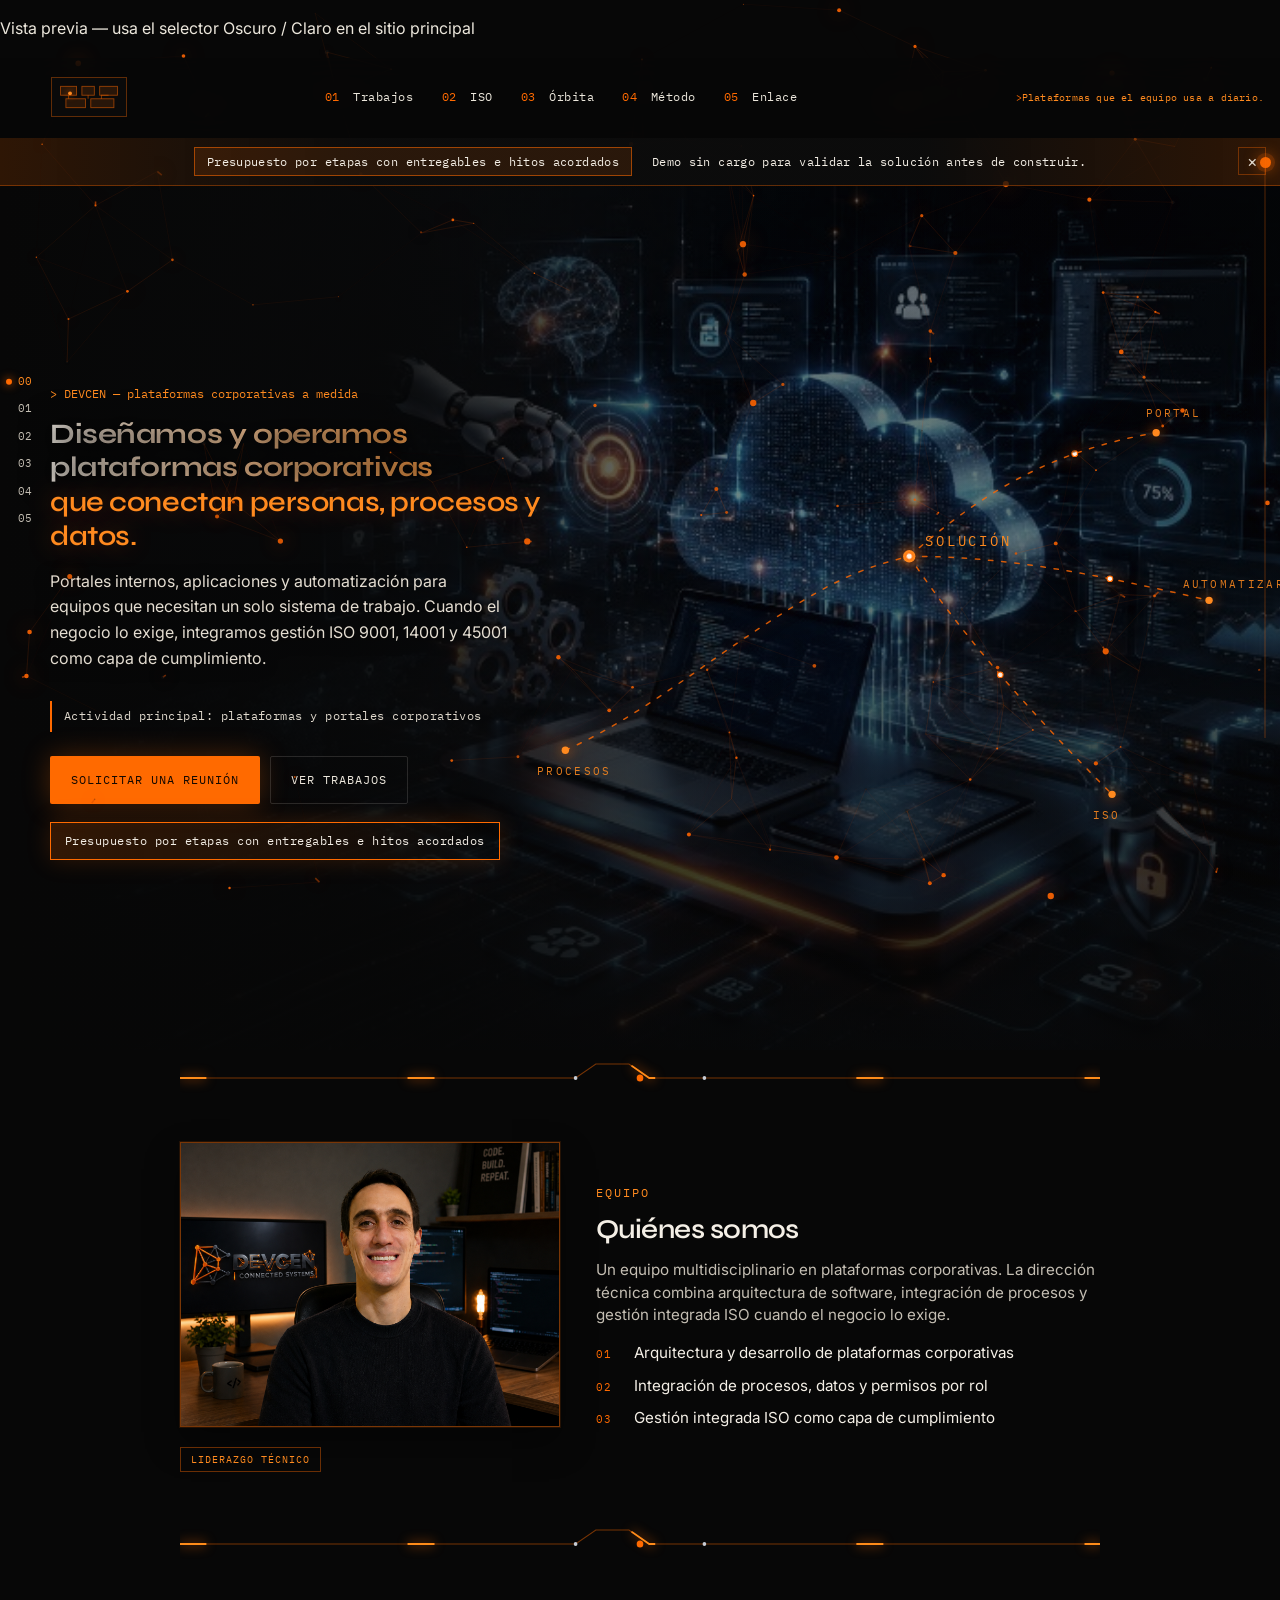
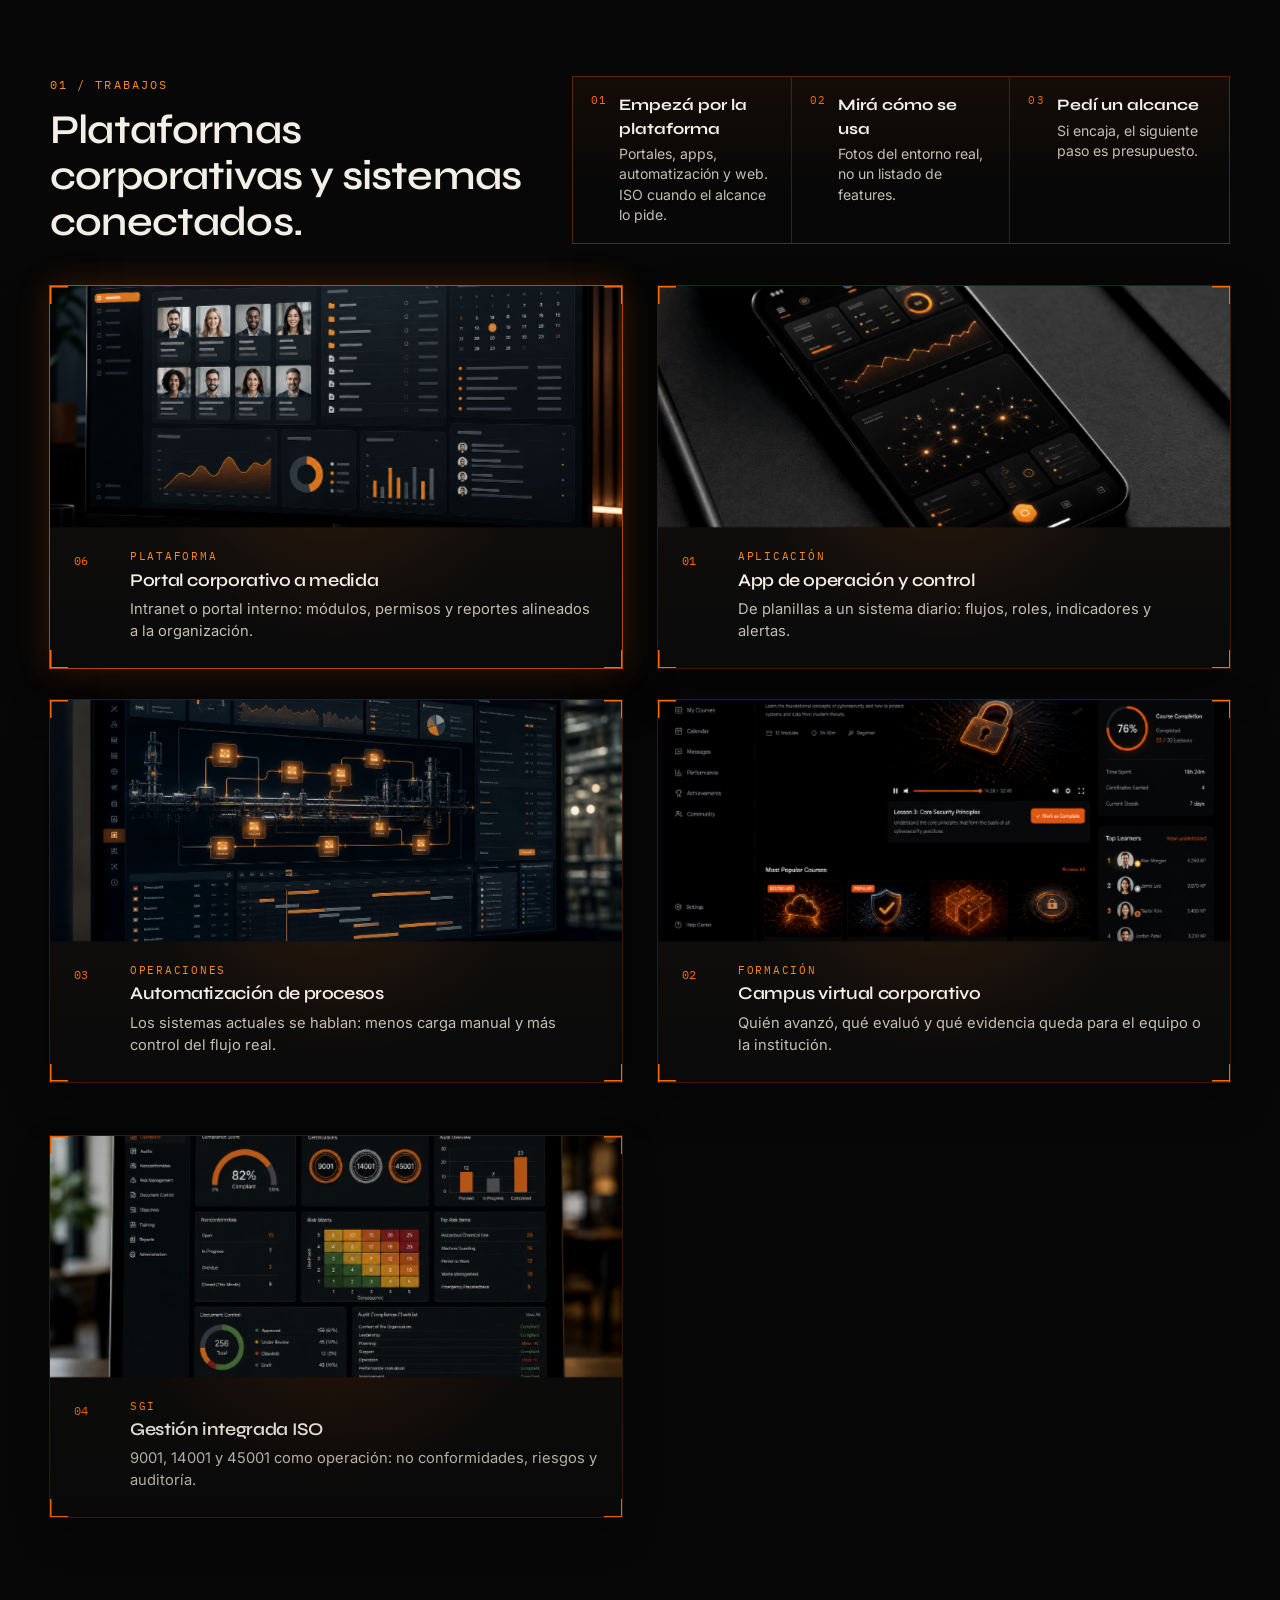
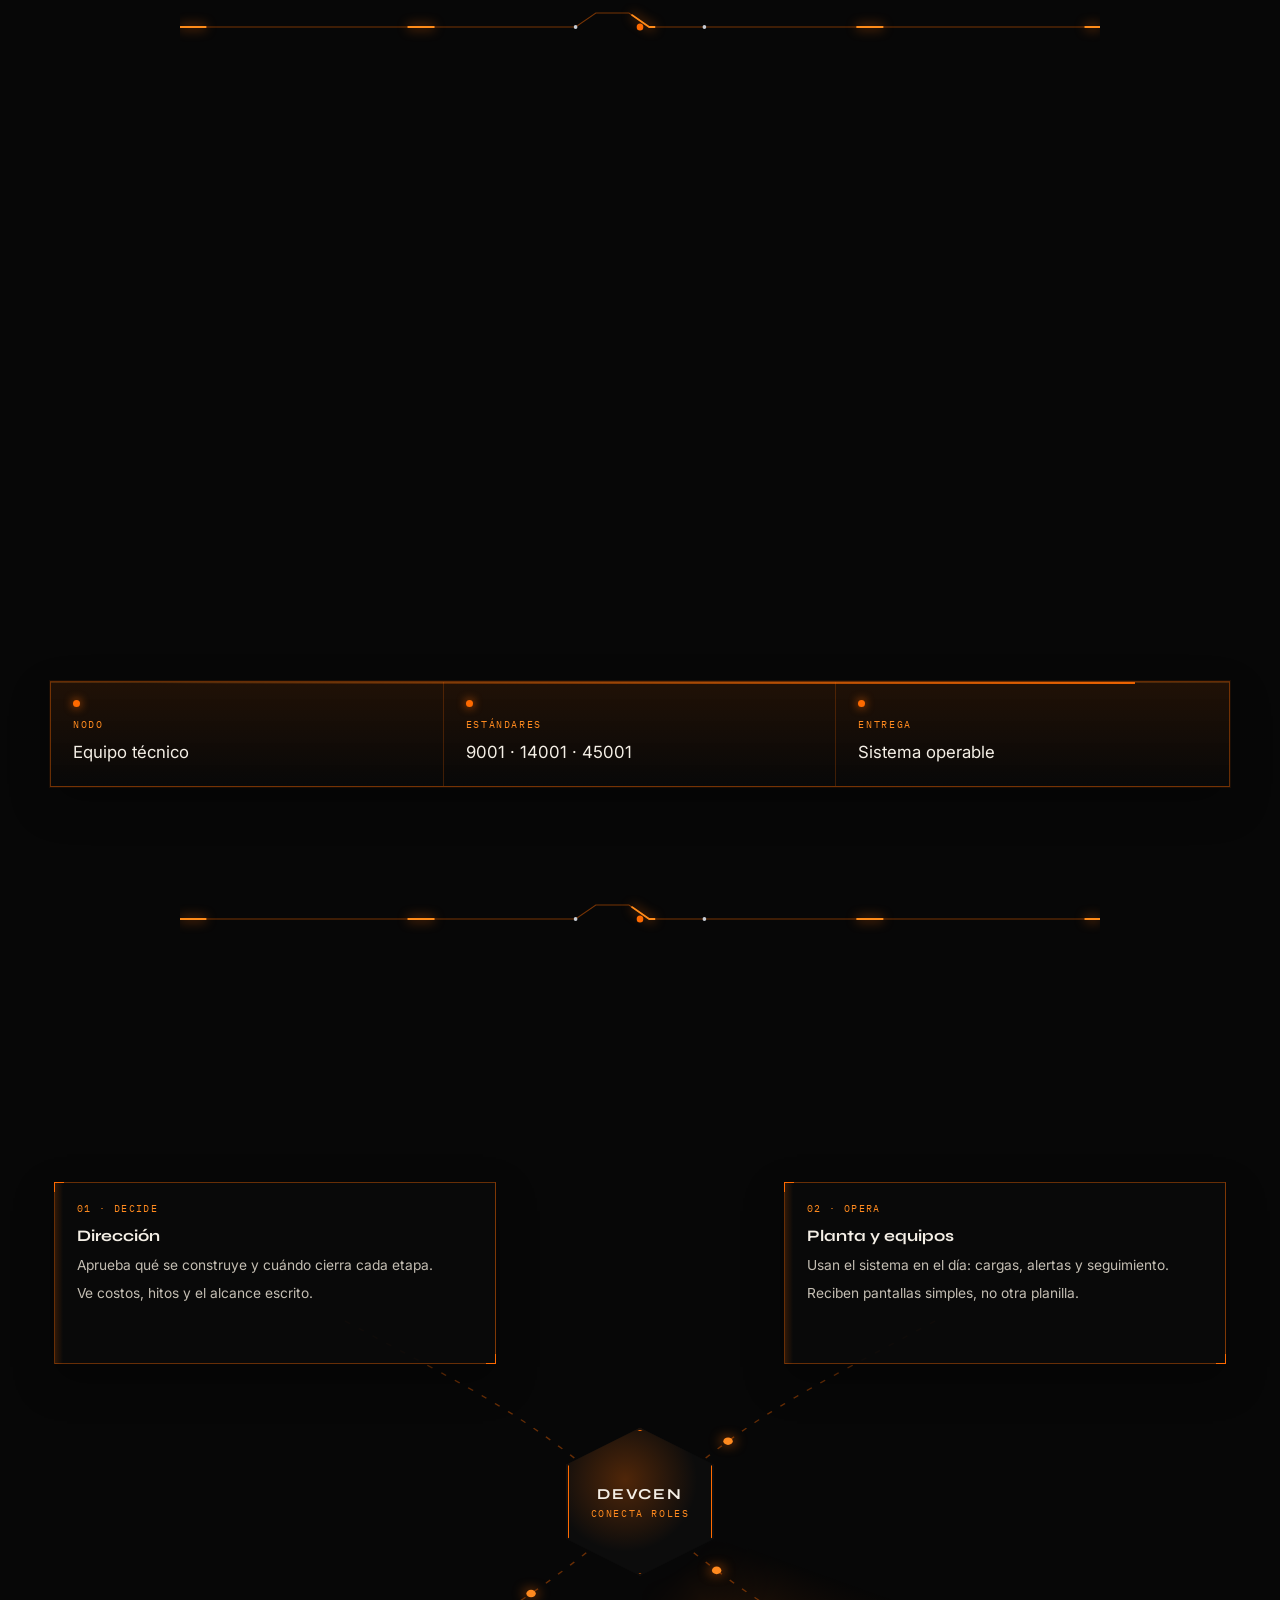
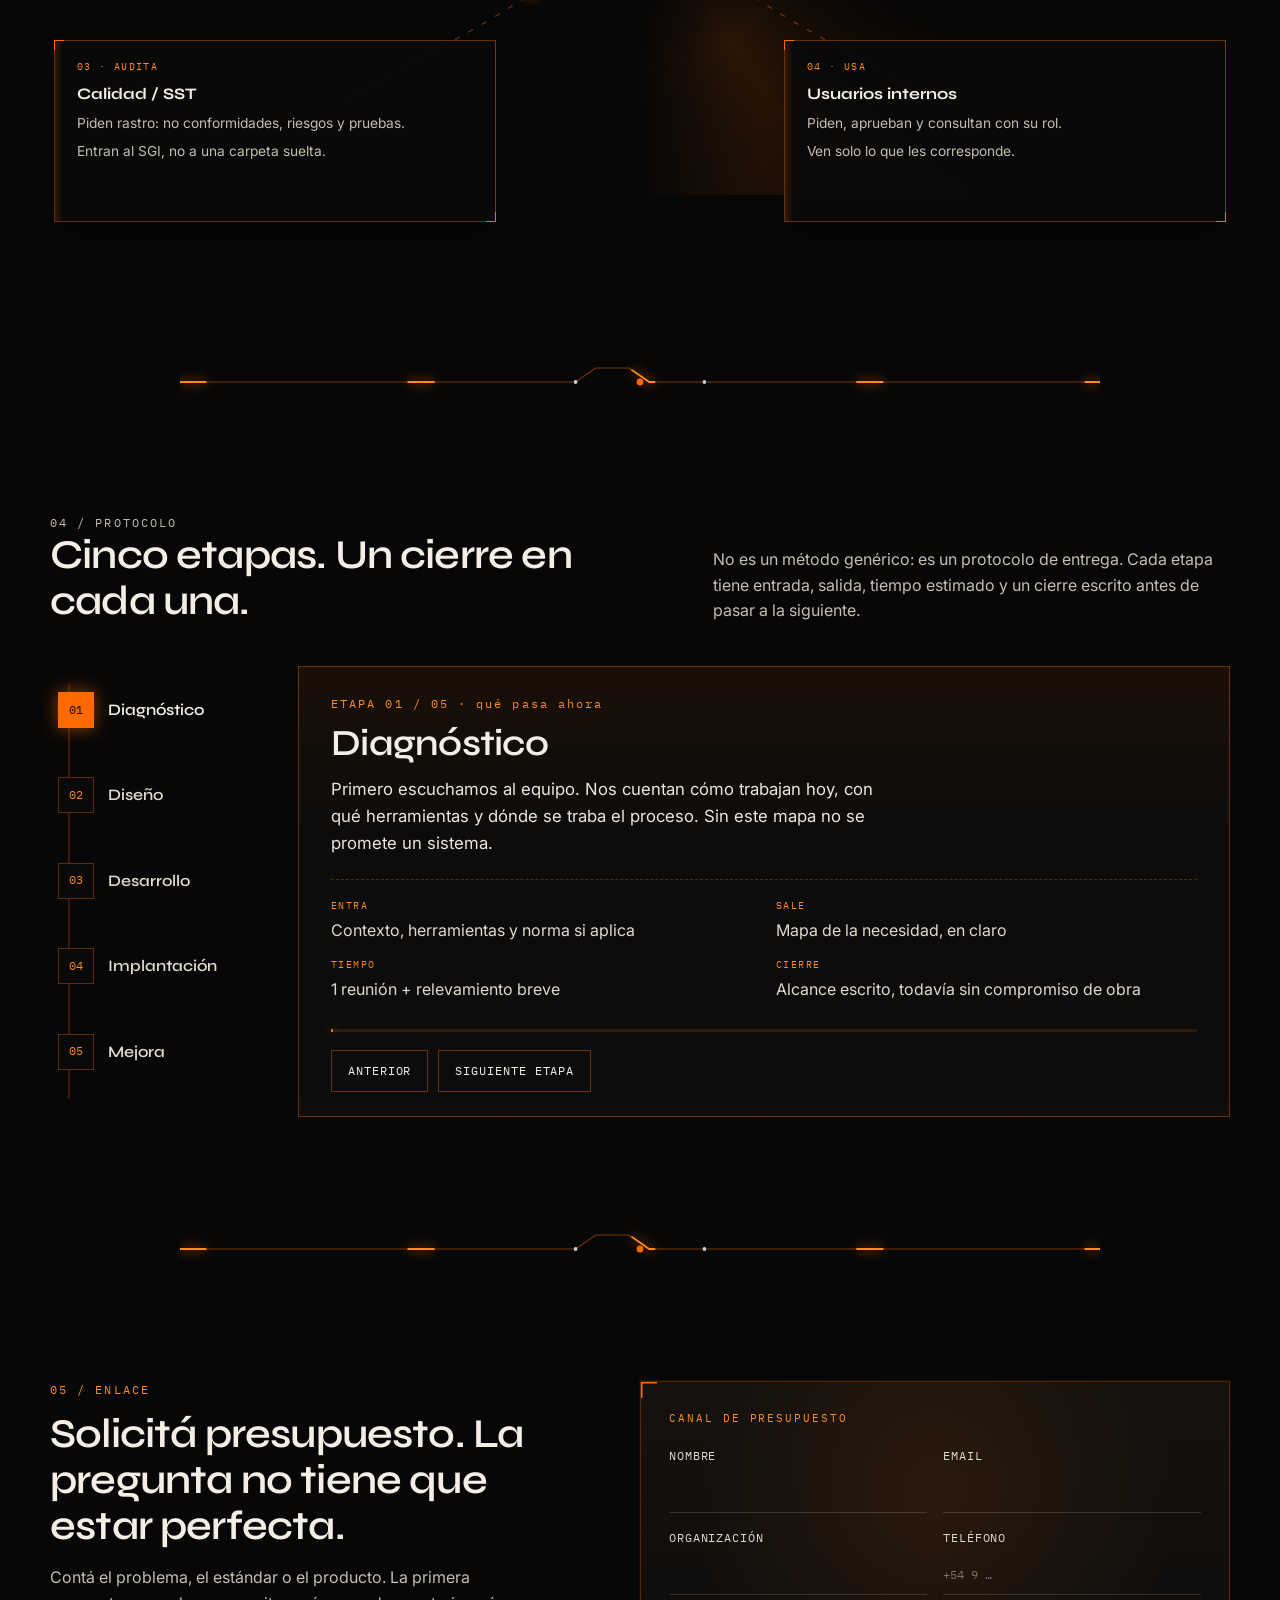
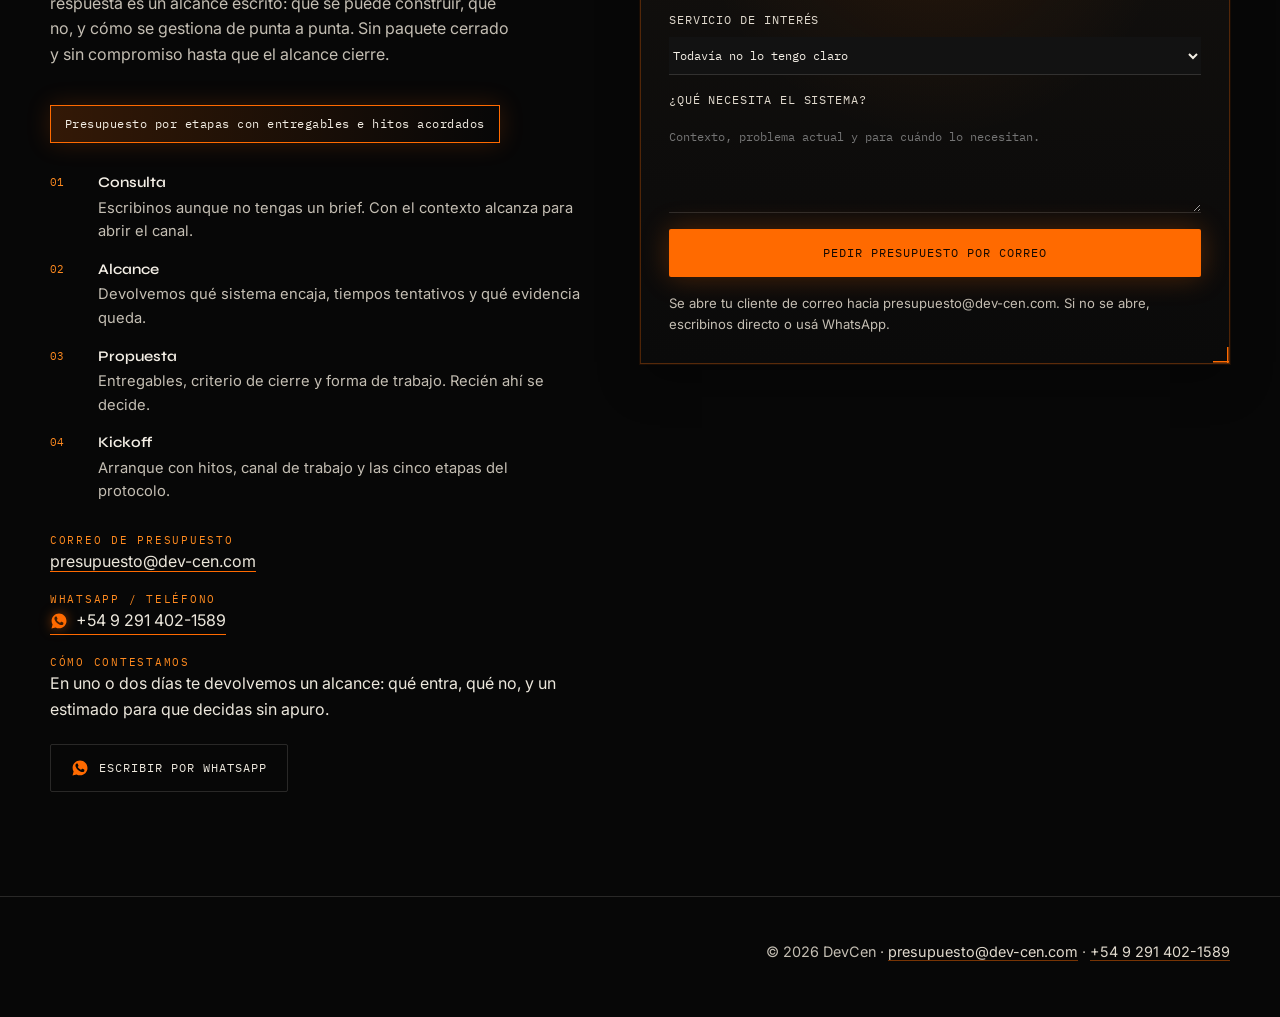
==== commit 72ab01ef: "Corregir ortografía: entregables e hitos en la frase comercial. Usa la conjunción e antes de hitos e" ====
--- a/preview-light.html
+++ b/preview-light.html
@@ -105,7 +105,7 @@
 
     <aside class="sticky-banner" id="sticky-banner">
       <div class="sticky-banner-inner">
-        <p class="pay-motto">Presupuesto por etapas con entregables y hitos acordados</p>
+        <p class="pay-motto">Presupuesto por etapas con entregables e hitos acordados</p>
         <p id="sticky-copy">Demo sin cargo para validar la solución antes de construir.</p>
       </div>
       <button type="button" class="sticky-close" id="sticky-close" aria-label="Cerrar aviso">×</button>
@@ -184,7 +184,7 @@
               <a class="btn btn-primary" href="#contacto">Solicitar una reunión</a>
               <a class="btn btn-ghost" href="#proyectos">Ver trabajos</a>
             </div>
-            <p class="pay-ribbon">Presupuesto por etapas con entregables y hitos acordados</p>
+            <p class="pay-ribbon">Presupuesto por etapas con entregables e hitos acordados</p>
           </div>
         </div>
       </section>
@@ -502,7 +502,7 @@
               gestiona de punta a punta. Sin paquete cerrado y sin compromiso
               hasta que el alcance cierre.
             </p>
-            <p class="pay-callout">Presupuesto por etapas con entregables y hitos acordados</p>
+            <p class="pay-callout">Presupuesto por etapas con entregables e hitos acordados</p>
             <ol class="enlace-flow">
               <li>
                 <span>01</span>
--- a/css/styles.css
+++ b/css/styles.css
@@ -10,7 +10,8 @@
   --mono: "IBM Plex Mono", ui-monospace, monospace;
   --display: "Syne", "Inter", sans-serif;
   --sans: "Inter", system-ui, sans-serif;
-  --header-h: 72px;
+  --header-h: 80px;
+  --header-surface: rgba(7, 7, 7, 0.72);
   --banner-h: 48px;
 }
 
@@ -182,19 +183,17 @@
   max-width: 28rem;
 }
 
-h1 span,
-.axis-sub {
-  display: block;
-  margin-top: 0.35em;
-  color: var(--orange-hot);
-  font-size: 0.92em;
-  font-weight: 600;
-  letter-spacing: 0;
-  text-shadow: 0 0 24px rgba(255, 106, 0, 0.35);
+.hero-axis {
+  max-width: min(36rem, 100%);
+  line-height: 1.18;
 }
 
 .hero-axis .axis-line {
   display: block;
+  margin: 0;
+  font-size: inherit;
+  font-weight: 700;
+  letter-spacing: inherit;
   background: linear-gradient(90deg, #f7f2ea 0%, #ff8a1f 42%, #f7f2ea 84%);
   background-size: 220% 100%;
   -webkit-background-clip: text;
@@ -204,6 +203,15 @@
 }
 
 .hero-axis .axis-sub {
+  display: block;
+  margin: 0.08em 0 0;
+  padding: 0;
+  font-size: inherit;
+  font-weight: 600;
+  letter-spacing: inherit;
+  line-height: inherit;
+  color: var(--orange-hot);
+  text-shadow: 0 0 24px rgba(255, 106, 0, 0.35);
   animation: axis-rise 0.9s 0.2s ease both;
 }
 
@@ -294,15 +302,102 @@
 .site-header .brand {
   grid-column: 1;
   grid-row: 1;
-}
-
-.brand img {
+  align-self: center;
+  max-height: calc(var(--header-h) - 16px);
+}
+
+.brand-mark {
   width: 36px;
   height: 36px;
   transform-origin: center;
   animation: mark-live 5.5s ease-in-out infinite;
 }
 
+.brand-logo-img {
+  display: none;
+  width: auto;
+  height: auto;
+  animation: none;
+}
+
+.brand-text,
+.brand span {
+  display: grid;
+  line-height: 1.05;
+}
+
+.header-tools {
+  display: none;
+}
+
+.header-actions {
+  display: none;
+  align-items: center;
+  gap: 8px;
+  grid-column: 2;
+  grid-row: 1;
+  justify-self: end;
+}
+
+.theme-switch-mobile {
+  display: none;
+}
+
+.theme-switch-desktop {
+  display: inline-flex;
+  grid-column: 4;
+  grid-row: 1;
+  justify-self: end;
+  align-self: center;
+}
+
+.theme-switch {
+  display: inline-flex;
+  flex-shrink: 0;
+  border: 1px solid var(--line);
+  overflow: hidden;
+  border-radius: 2px;
+}
+
+.theme-switch-btn {
+  display: grid;
+  place-items: center;
+  width: 36px;
+  height: 36px;
+  min-height: 36px;
+  padding: 0;
+  border: 0;
+  background: transparent;
+  color: var(--silver);
+  cursor: pointer;
+}
+
+.theme-icon {
+  width: 18px;
+  height: 18px;
+  display: block;
+}
+
+.theme-switch-btn.is-active {
+  background: var(--orange);
+  color: #fff;
+}
+
+.theme-switch-btn:hover:not(.is-active) {
+  color: var(--orange-hot);
+  background: rgba(255, 106, 0, 0.08);
+}
+
+.sticky-banner-inner {
+  display: flex;
+  align-items: center;
+  justify-content: center;
+  flex-wrap: wrap;
+  gap: 10px 20px;
+  min-width: 0;
+  max-width: min(1040px, 100%);
+}
+
 @keyframes mark-live {
   0%, 100% {
     transform: rotate(0deg) scale(1);
@@ -318,11 +413,7 @@
   }
 }
 
-.brand span {
-  display: grid;
-  line-height: 1.05;
-}
-
+.brand-text strong,
 .brand strong {
   font-family: var(--display);
   font-size: 1.05rem;
@@ -331,6 +422,7 @@
   font-weight: 700;
 }
 
+.brand-text small,
 .brand small {
   font-family: var(--mono);
   font-size: 0.58rem;
@@ -343,7 +435,7 @@
   top: 0;
   z-index: 46;
   height: var(--header-h);
-  background: rgba(7, 7, 7, 0.72);
+  background: var(--header-surface);
   backdrop-filter: blur(16px);
   border-bottom: 1px solid transparent;
 }
@@ -357,9 +449,9 @@
   height: 100%;
   width: 100%;
   display: grid;
-  grid-template-columns: auto auto 1fr;
+  grid-template-columns: auto auto minmax(0, 1fr) auto minmax(13rem, max-content);
   align-items: center;
-  gap: clamp(16px, 2.4vw, 40px);
+  gap: clamp(12px, 1.6vw, 28px);
   padding-inline: clamp(18px, 2.4vw, 36px) 16px;
 }
 
@@ -406,27 +498,30 @@
 
 .nav-ticker {
   margin: 0;
-  min-width: 0;
-  grid-column: 3;
+  flex-shrink: 0;
+  grid-column: 5;
   grid-row: 1;
   justify-self: end;
-  width: 100%;
-  max-width: min(52ch, 38vw);
-  overflow: hidden;
+  align-self: center;
+  display: inline-flex;
+  align-items: center;
+  flex-wrap: nowrap;
+  overflow: visible;
   padding: 0;
   font-family: var(--mono);
-  font-size: 0.72rem;
+  font-size: 0.65rem;
   line-height: 1.2;
-  letter-spacing: 0.03em;
+  letter-spacing: 0.02em;
   color: var(--orange-hot);
   white-space: nowrap;
   text-align: right;
-  text-overflow: ellipsis;
+  position: relative;
+  z-index: 2;
 }
 
 .nav-ticker #nav-ticker {
-  display: inline-block;
-  min-height: 1.2em;
+  display: inline;
+  white-space: nowrap;
   transition: opacity 0.45s ease;
 }
 
@@ -445,8 +540,7 @@
 }
 
 .sticky-banner {
-  position: sticky;
-  top: var(--header-h);
+  position: relative;
   z-index: 39;
   display: flex;
   align-items: center;
@@ -502,14 +596,17 @@
 .site-nav {
   display: flex;
   align-items: center;
-  gap: clamp(22px, 2.6vw, 42px);
+  justify-content: center;
+  gap: clamp(18px, 2.2vw, 36px);
   font-family: var(--mono);
   font-size: 0.78rem;
   letter-spacing: 0.04em;
-  padding-inline: 8px 12px;
-  grid-column: 1 / -1;
+  padding-inline: 8px;
+  grid-column: 3;
   grid-row: 1;
   justify-self: center;
+  min-width: 0;
+  max-width: 100%;
   z-index: 1;
 }
 
@@ -2365,6 +2462,12 @@
   display: inline-flex;
   align-items: center;
   gap: 8px;
+  width: auto;
+  max-width: 100%;
+}
+
+.wa-line .wa-number {
+  display: inline-block;
 }
 
 .wa-line .wa-mark {
@@ -2403,13 +2506,37 @@
   gap: 16px;
 }
 
+.contact-facts .contact-fact {
+  display: flex;
+  flex-direction: column;
+  align-items: flex-start;
+  gap: 6px;
+  width: 100%;
+}
+
+.contact-facts .contact-fact-label,
 .contact-facts span {
   display: block;
+  width: 100%;
   font-family: var(--mono);
   font-size: 0.68rem;
   letter-spacing: 0.16em;
   text-transform: uppercase;
   color: var(--orange-hot);
+}
+
+.contact-facts .contact-fact-value {
+  display: block;
+  width: 100%;
+  max-width: 100%;
+  word-break: break-word;
+}
+
+.contact-facts .contact-fact-copy {
+  margin: 0;
+  color: var(--muted);
+  font-size: 0.92rem;
+  line-height: 1.5;
 }
 
 .contact-facts a {
@@ -2643,6 +2770,15 @@
   .scroll-spine {
     display: none;
   }
+
+  .nav-ticker {
+    font-size: 0.62rem;
+  }
+
+  .site-nav {
+    gap: clamp(12px, 1.6vw, 22px);
+    font-size: 0.72rem;
+  }
 }
 
 @media (max-width: 960px) {
@@ -2770,7 +2906,8 @@
   }
 
   .nav-ticker,
-  .nav-code {
+  .nav-code,
+  .theme-switch-desktop {
     display: none;
   }
 
@@ -2778,6 +2915,25 @@
     grid-template-columns: 1fr auto;
     padding-inline: 14px;
     gap: 10px;
+  }
+
+  .header-actions {
+    display: flex;
+  }
+
+  .theme-switch-mobile {
+    display: inline-flex;
+  }
+
+  .theme-switch-mobile .theme-switch-btn {
+    width: 30px;
+    height: 30px;
+    min-height: 30px;
+  }
+
+  .theme-switch-mobile .theme-icon {
+    width: 14px;
+    height: 14px;
   }
 
   .brand,
@@ -3000,8 +3156,9 @@
   .proto-rail {
     display: grid;
     grid-template-columns: repeat(5, minmax(0, 1fr));
-    gap: 6px;
+    gap: 8px;
     padding: 0;
+    align-items: stretch;
   }
 
   .proto-rail::before {
@@ -3010,19 +3167,43 @@
 
   .proto-rail li {
     min-width: 0;
+    display: flex;
   }
 
   .proto-rail button {
+    flex: 1;
     grid-template-columns: 1fr;
     justify-items: center;
+    align-content: start;
     gap: 6px;
-    padding: 8px 4px;
+    min-height: 44px;
+    padding: 8px 2px;
     text-align: center;
   }
 
+  .proto-rail button span {
+    width: 32px;
+    height: 32px;
+    font-size: 0.66rem;
+  }
+
   .proto-rail button b {
-    font-size: 0.68rem;
-    line-height: 1.2;
+    display: none;
+    width: 100%;
+    max-width: 100%;
+    font-size: 0.62rem;
+    line-height: 1.15;
+    overflow: hidden;
+    text-overflow: ellipsis;
+    white-space: nowrap;
+  }
+
+  .proto-rail button.is-on b {
+    display: block;
+  }
+
+  .proto-rail button:not(.is-on) {
+    opacity: 0.72;
   }
 
   .proto-screen {
@@ -3084,6 +3265,27 @@
     min-height: 52px;
   }
 
+  .contact-facts {
+    gap: 12px;
+  }
+
+  .contact-fact-email .contact-fact-label {
+    display: none;
+  }
+
+  .contact-facts .contact-fact-value {
+    display: block;
+    width: 100%;
+  }
+
+  .contact-facts .contact-fact-phone .wa-line {
+    display: inline-flex;
+    align-items: center;
+    gap: 8px;
+    width: auto;
+    max-width: 100%;
+  }
+
   .circuit-break {
     height: 36px;
   }
@@ -3094,8 +3296,22 @@
 }
 
 @media (max-width: 700px) {
-  .brand span small {
-    display: none;
+  .site-header .brand small {
+    display: block;
+    font-size: 0.5rem;
+    letter-spacing: 0.1em;
+    line-height: 1.15;
+    white-space: nowrap;
+  }
+
+  .site-header .brand strong {
+    font-size: 0.95rem;
+    letter-spacing: 0.1em;
+  }
+
+  .site-header .brand-mark {
+    width: 30px;
+    height: 30px;
   }
 
   .who-strip {
